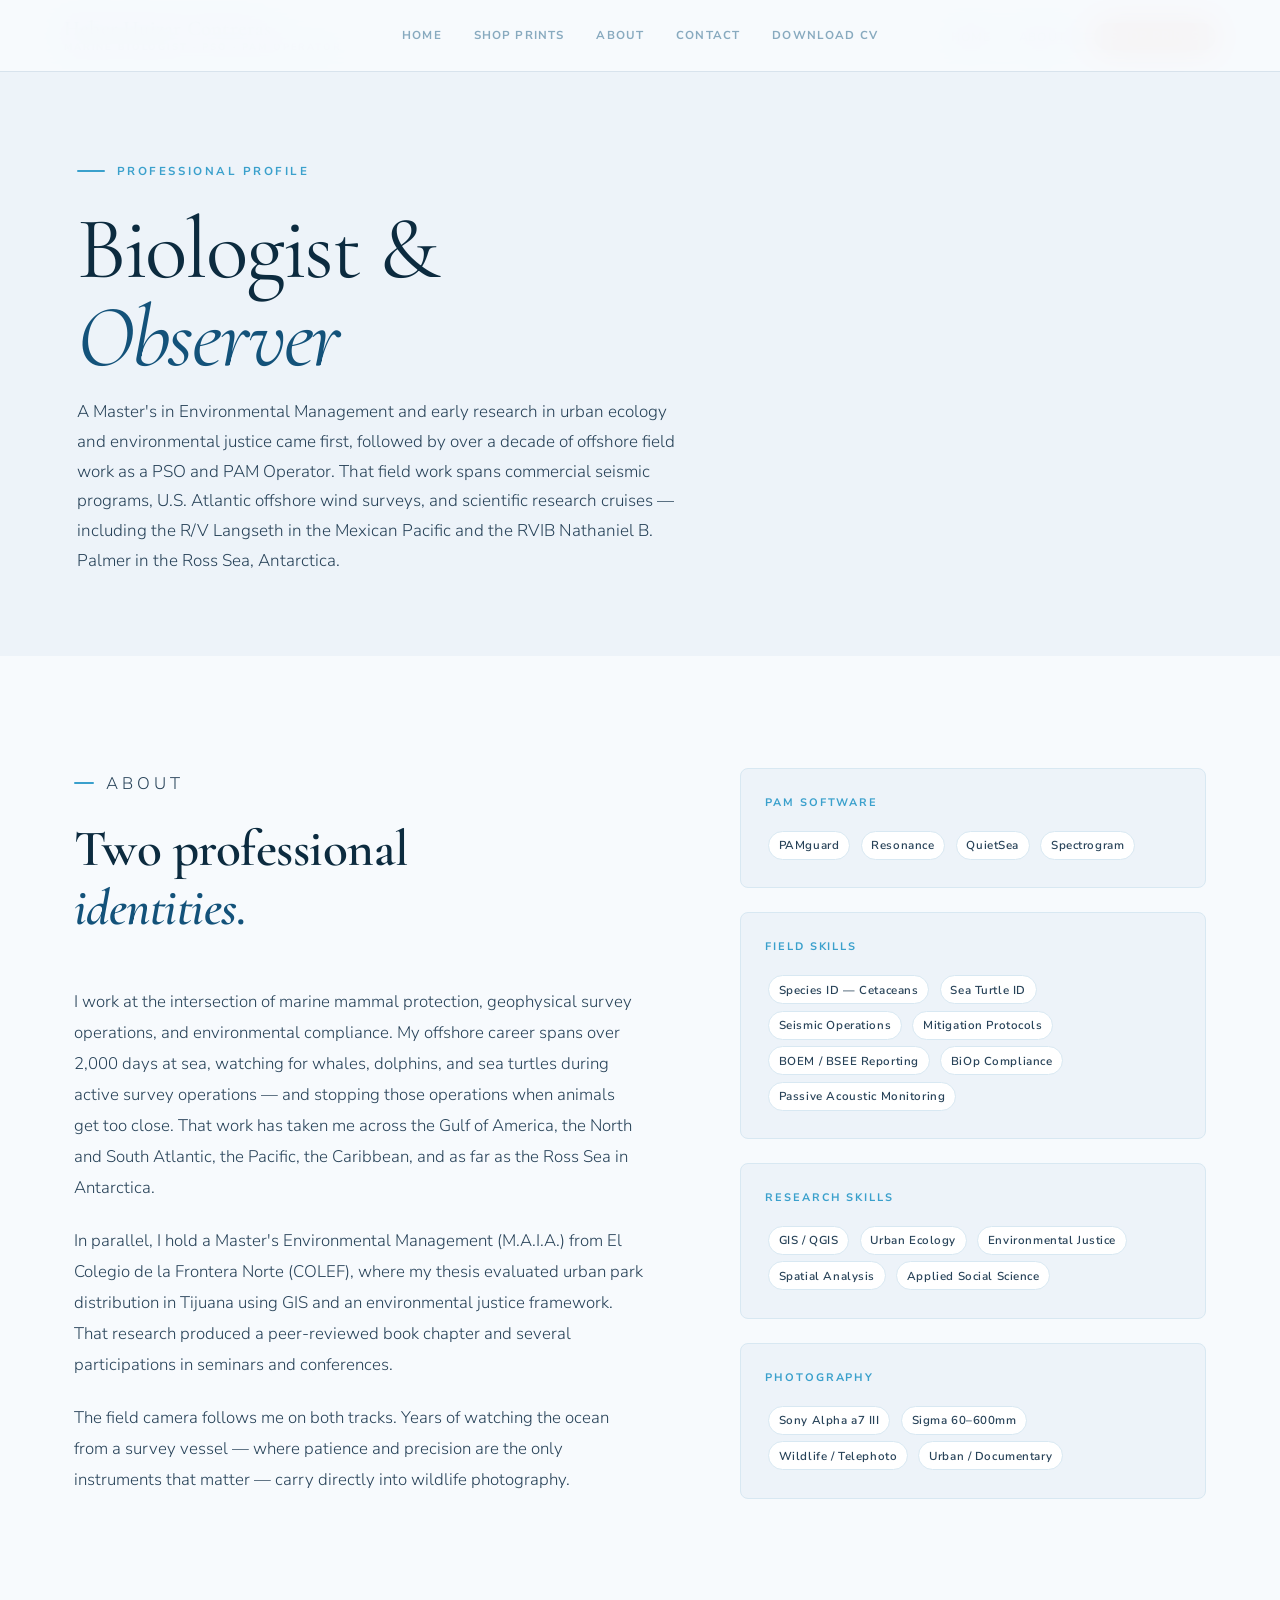
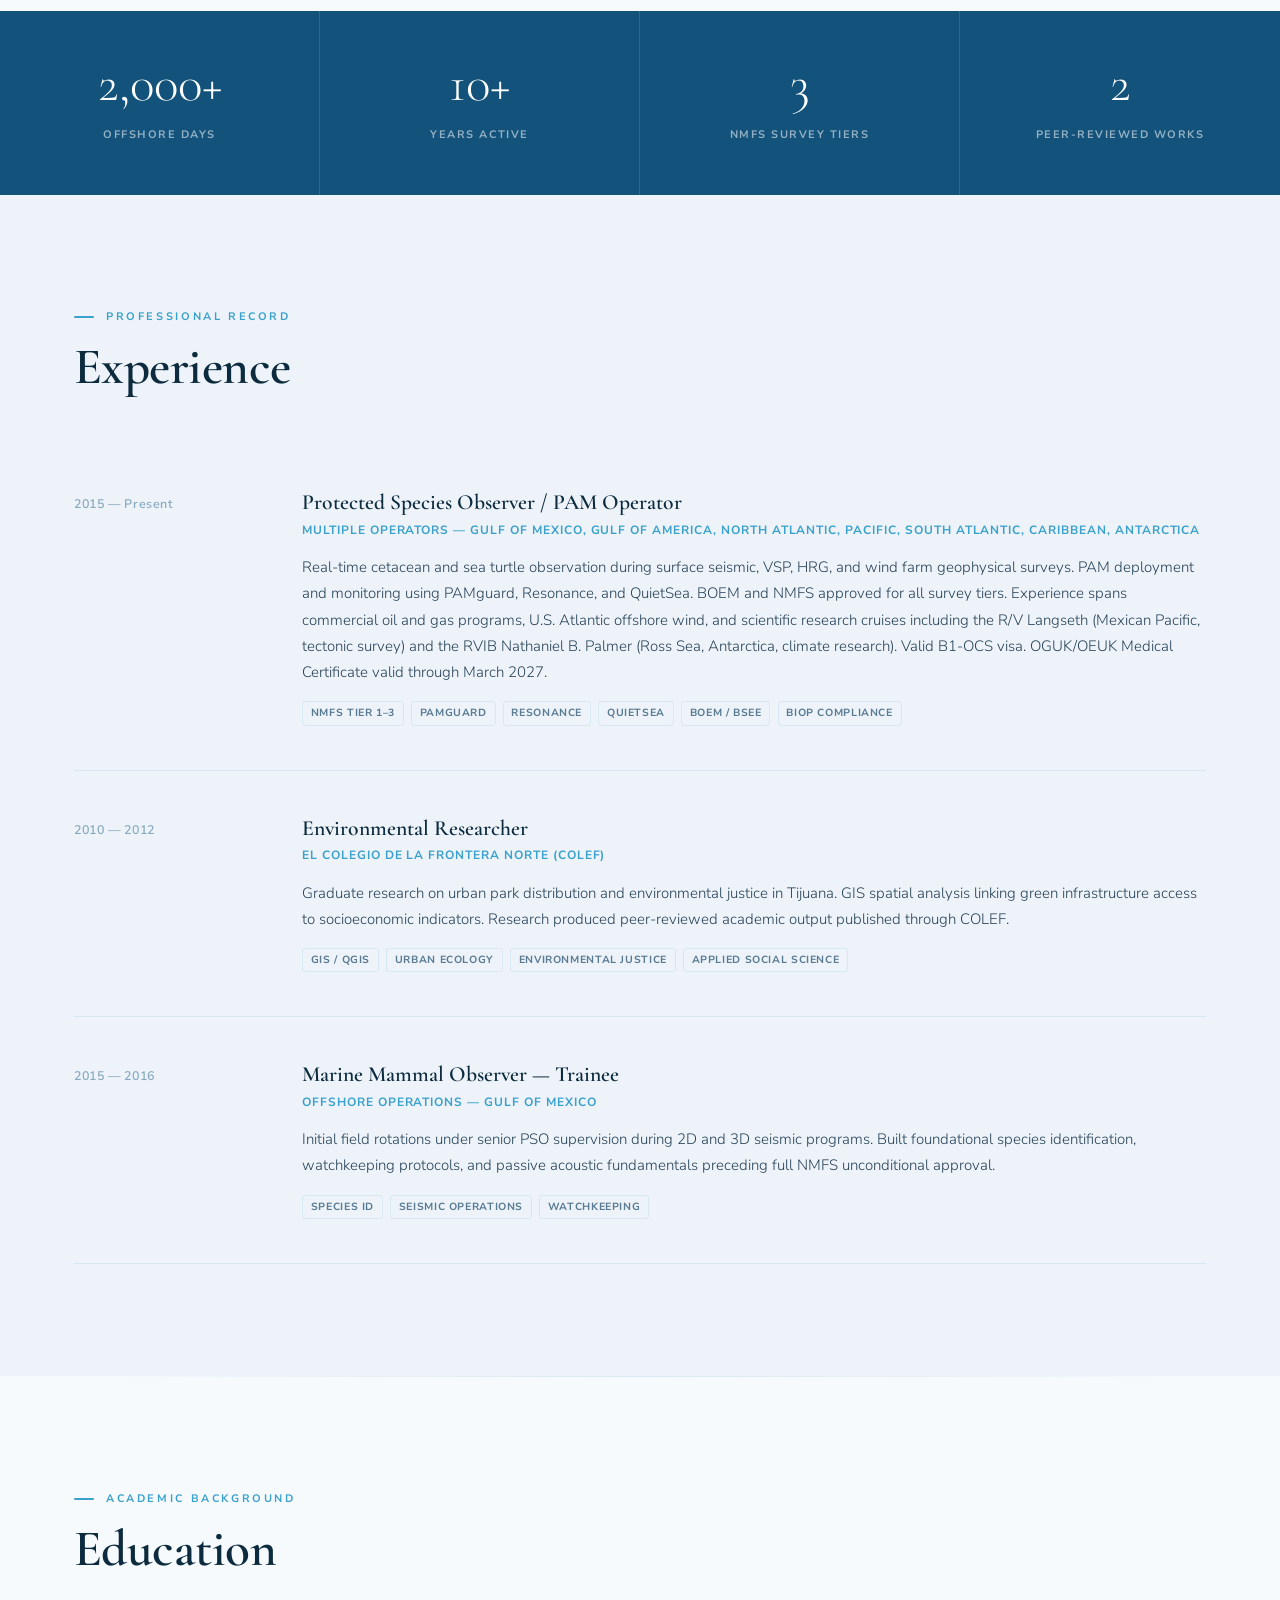
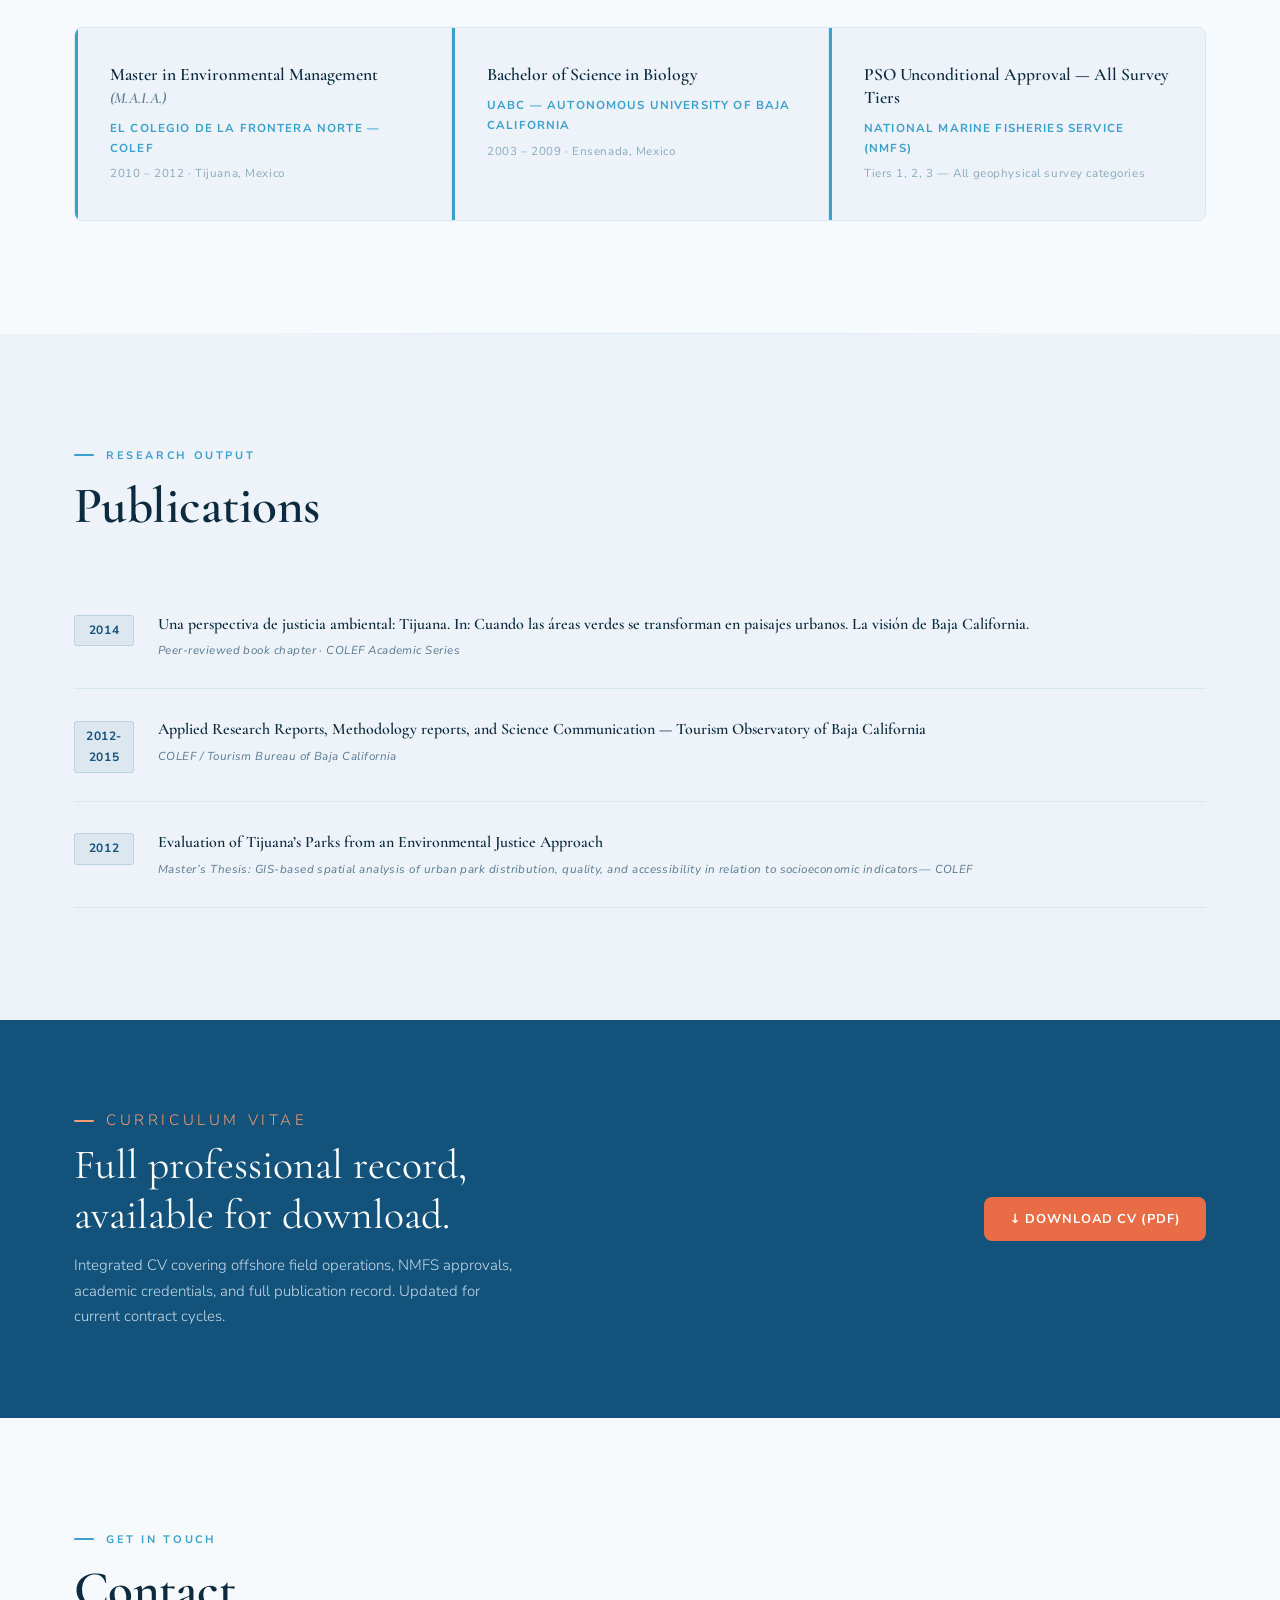
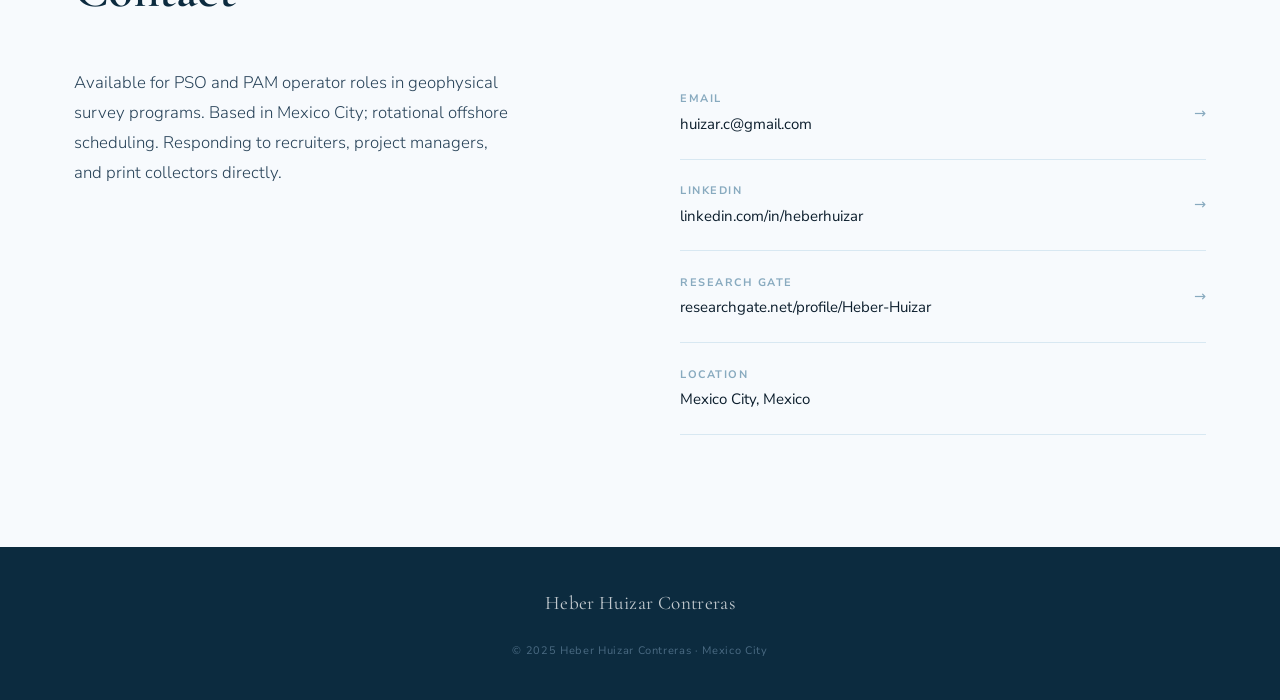
==== about.html @ f4c6c858 "Update about.html" ====
<!DOCTYPE html>
<html lang="en">
<head>
<meta charset="UTF-8">
<meta name="viewport" content="width=device-width, initial-scale=1.0">
<title>About — Heber Huizar Contreras</title>
<link rel="stylesheet" href="style.css">
<style>
/* ── ABOUT HERO ── */
#about-hero {
  min-height: 60vh;
  display: flex; flex-direction: column; justify-content: flex-end;
  padding: calc(var(--nav-h) + 5rem) clamp(1.5rem, 6vw, 5rem) 5rem;
  position: relative; overflow: hidden;
  background: var(--pearl);
}
.ahero-bg {
  position: absolute; inset: 0;
  background:
    linear-gradient(90deg,
      rgba(237,243,249,1) 0%,
      rgba(237,243,249,0.92) 35%,
      rgba(237,243,249,0.5) 58%,
      rgba(237,243,249,0.1) 100%),
    url('heber-portrait.jpg') center right/cover no-repeat;
}
.ahero-content { position: relative; z-index: 1; max-width: var(--max-w); margin: 0 auto; width: 100%; }
.ahero-eyebrow {
  display: inline-flex; align-items: center; gap: 0.75rem;
  font-size: 0.72rem; font-weight: 700; letter-spacing: 0.22em; text-transform: uppercase;
  color: var(--shallow); margin-bottom: 1.5rem;
}
.ahero-eyebrow::before { content: ''; width: 28px; height: 2px; background: var(--shallow); border-radius: 2px; }
.ahero-title {
  font-family: var(--serif);
  font-size: clamp(2.8rem, 7vw, 5.5rem);
  font-weight: 400; line-height: 1.0; color: var(--deep);
  letter-spacing: -0.025em; margin-bottom: 1rem;
}
.ahero-title em { font-style: italic; color: var(--ocean); }
.ahero-sub { font-size: 1.0625rem; font-weight: 300; color: var(--ink-mid); max-width: 60ch; line-height: 1.75; }

/* ── ABOUT BODY ── */
#about-body { background: var(--foam); }
.about-grid { display: grid; grid-template-columns: 1.1fr 0.9fr; gap: 6rem; align-items: start; }
.about-text p { color: var(--ink-mid); font-size: 1.05rem; font-weight: 300; line-height: 1.85; margin-bottom: 1.35rem; }
.about-text p:last-child { margin-bottom: 0; }

.about-sidebar { display: flex; flex-direction: column; gap: 1.5rem; }

.sidebar-card {
  background: var(--pearl); border: 1px solid var(--mist);
  border-radius: var(--r); padding: 1.5rem;
}
.sidebar-card-title {
  font-size: 0.68rem; font-weight: 700; letter-spacing: 0.18em; text-transform: uppercase;
  color: var(--shallow); margin-bottom: 1rem;
}
.skill-tag {
  display: inline-block;
  font-size: 0.72rem; font-weight: 600; letter-spacing: 0.05em;
  border: 1px solid var(--mist); color: var(--ink-mid);
  background: #fff; padding: 0.3em 0.85em; border-radius: 99px; margin: 0.2rem;
}

/* ── STATS BAR ── */
#stats-bar { background: var(--ocean); }
.stats-row { display: grid; grid-template-columns: repeat(4, 1fr); }
.stat-item { padding: 3rem 2rem; border-right: 1px solid rgba(255,255,255,0.12); text-align: center; }
.stat-item:last-child { border-right: none; }
.stat-n { font-family: var(--serif); font-size: 3.2rem; font-weight: 300; color: #fff; line-height: 1; display: block; margin-bottom: 0.5rem; }
.stat-l { font-size: 0.68rem; font-weight: 700; letter-spacing: 0.14em; text-transform: uppercase; color: rgba(255,255,255,0.55); }

/* ── EXPERIENCE ── */
#experience { background: var(--pearl); }
.exp-list { display: flex; flex-direction: column; }
.exp-item { display: grid; grid-template-columns: 180px 1fr; gap: 3rem; padding: 2.75rem 0; border-bottom: 1px solid var(--mist); }
.exp-period { font-size: 0.78rem; font-weight: 600; color: var(--ink-dim); letter-spacing: 0.05em; padding-top: 0.25rem; }
.exp-title { font-family: var(--serif); font-size: 1.35rem; font-weight: 600; color: var(--deep); margin-bottom: 0.2rem; line-height: 1.25; }
.exp-org { font-size: 0.75rem; font-weight: 700; letter-spacing: 0.08em; text-transform: uppercase; color: var(--shallow); margin-bottom: 0.85rem; }
.exp-body { font-size: 0.9375rem; color: var(--ink-mid); font-weight: 300; line-height: 1.75; }
.exp-tags { display: flex; flex-wrap: wrap; gap: 0.45rem; margin-top: 1rem; }
.exp-tag { font-size: 0.65rem; font-weight: 700; letter-spacing: 0.06em; text-transform: uppercase; color: var(--ink-lt); border: 1px solid var(--mist); padding: 0.2em 0.75em; border-radius: 3px; }

/* ── EDUCATION ── */
#education { background: var(--foam); }
.edu-grid { display: grid; grid-template-columns: repeat(3, 1fr); gap: 1px; background: var(--mist); border: 1px solid var(--mist); border-radius: var(--r); overflow: hidden; }
.edu-card { background: var(--pearl); padding: 2.25rem 2rem; border-left: 3px solid var(--shallow); }
.edu-degree { font-family: var(--serif); font-size: 1.1rem; font-weight: 600; color: var(--deep); margin-bottom: 0.5rem; line-height: 1.3; }
.edu-institution { font-size: 0.72rem; font-weight: 700; letter-spacing: 0.1em; text-transform: uppercase; color: var(--shallow); margin-bottom: 0.35rem; }
.edu-year { font-size: 0.72rem; color: var(--ink-dim); letter-spacing: 0.05em; }

/* ── PUBLICATIONS ── */
#publications { background: var(--pearl); }
.pub-list { display: flex; flex-direction: column; }
.pub-item { display: grid; grid-template-columns: 60px 1fr; gap: 1.5rem; padding: 1.75rem 0; border-bottom: 1px solid var(--mist); align-items: start; }
.pub-year {
  font-size: 0.75rem; font-weight: 700; letter-spacing: 0.05em;
  color: var(--ocean); background: rgba(19,82,122,0.07);
  border: 1px solid rgba(19,82,122,0.15);
  padding: 0.35em 0; text-align: center; border-radius: 3px; margin-top: 0.2rem;
}
.pub-title { font-family: var(--serif); font-size: 1.0rem; font-weight: 600; color: var(--deep); margin-bottom: 0.3rem; line-height: 1.5; }
.pub-source { font-size: 0.72rem; color: var(--ink-lt); letter-spacing: 0.04em; font-style: italic; }

/* ── CV SECTION ── */
#cv-section { background: var(--ocean); }
.cv-inner { max-width: var(--max-w); margin: 0 auto; padding: 5.5rem clamp(1.5rem, 5vw, 4rem); display: flex; align-items: center; justify-content: space-between; gap: 3rem; flex-wrap: wrap; }
.cv-text h2 { font-family: var(--serif); font-size: clamp(1.8rem, 3.5vw, 2.6rem); font-weight: 400; color: #fff; margin-bottom: 0.75rem; line-height: 1.2; }
.cv-text p { font-size: 0.9375rem; color: var(--cloud); font-weight: 300; max-width: 50ch; line-height: 1.7; }
.cv-buttons { display: flex; gap: 1rem; flex-wrap: wrap; align-items: center; }

/* ── CONTACT ── */
#contact { background: var(--foam); }
.contact-grid { display: grid; grid-template-columns: 1fr 1fr; gap: 5rem; align-items: start; }
.contact-intro { font-size: 1.05rem; color: var(--ink-mid); font-weight: 300; line-height: 1.8; max-width: 44ch; }
.contact-links { display: flex; flex-direction: column; }
.contact-link {
  display: flex; align-items: center; justify-content: space-between;
  padding: 1.35rem 0; border-bottom: 1px solid var(--mist);
  text-decoration: none; transition: padding-left 0.2s;
}
.contact-link:hover { padding-left: 0.5rem; }
.contact-link-label { font-size: 0.68rem; font-weight: 700; letter-spacing: 0.14em; text-transform: uppercase; color: var(--ink-dim); margin-bottom: 0.15rem; }
.contact-link-val { font-size: 0.9375rem; color: var(--ink); font-weight: 400; }
.contact-link:hover .contact-link-val { color: var(--ocean); }
.c-arrow { color: var(--ink-dim); font-size: 0.9rem; }

@media (max-width: 900px) {
  .about-grid { grid-template-columns: 1fr; gap: 3rem; }
  .stats-row { grid-template-columns: 1fr 1fr; }
  .stat-item:nth-child(2) { border-right: none; }
  .exp-item { grid-template-columns: 1fr; gap: 0.4rem; }
  .edu-grid { grid-template-columns: 1fr; }
  .contact-grid { grid-template-columns: 1fr; gap: 3rem; }
  .cv-inner { flex-direction: column; }
}
</style>
</head>
<body>

<nav>
  <a href="index.html" class="nav-logo">
    Heber Huizar Contreras
    <span>Marine Biologist · PSO · PAM Operator</span>
  </a>
  <ul class="nav-links">
    <li><a href="index.html">Home</a></li>
    <li><a href="about.html" class="active">About</a></li>
    <li><a href="gallery.html" class="nav-shop-btn">Shop Prints</a></li>
  </ul>
</nav>

<!-- HERO -->
<header id="about-hero">
  <div class="ahero-bg"></div>
  <div class="ahero-content">
    <p class="ahero-eyebrow">Professional Profile</p>
    <h1 class="ahero-title">Biologist &amp;<br><em>Observer</em></h1>
    <p class="ahero-sub">A Master's in Environmental Management and early research in urban ecology and environmental justice came first, followed by over a decade of offshore field work as a PSO and PAM Operator. That field work spans commercial seismic programs, U.S. Atlantic offshore wind surveys, and scientific research cruises — including the R/V Langseth in the Mexican Pacific and the RVIB Nathaniel B. Palmer in the Ross Sea, Antarctica.</p>
  </div>
</header>

<!-- ABOUT -->
<section id="about-body">
  <div class="section-wrap">
    <div class="about-grid">
      <div class="about-text reveal">
        <p class="section-eyebrow">About</p>
        <h2 class="section-title">Two professional<br><em>identities.</em></h2>
        <p>I work at the intersection of marine mammal protection, geophysical survey operations, and environmental compliance. My offshore career spans over 2,000 days at sea, watching for whales, dolphins, and sea turtles during active survey operations — and stopping those operations when animals get too close. That work has taken me across the Gulf of America, the North and South Atlantic, the Pacific, the Caribbean, and as far as the Ross Sea in Antarctica.</p>
        <p>In parallel, I hold a Master's Environmental Management (M.A.I.A.) from El Colegio de la Frontera Norte (COLEF), where my thesis evaluated urban park distribution in Tijuana using GIS and an environmental justice framework. That research produced a peer-reviewed book chapter and several participations in seminars and conferences.</p>
        <p>The field camera follows me on both tracks. Years of watching the ocean from a survey vessel — where patience and precision are the only instruments that matter — carry directly into wildlife photography.</p>
      </div>
      <div class="about-sidebar reveal reveal-delay-1">
        <div class="sidebar-card">
          <p class="sidebar-card-title">PAM Software</p>
          <span class="skill-tag">PAMguard</span>
          <span class="skill-tag">Resonance</span>
          <span class="skill-tag">QuietSea</span>
          <span class="skill-tag">Spectrogram</span>
        </div>
        <div class="sidebar-card">
          <p class="sidebar-card-title">Field Skills</p>
          <span class="skill-tag">Species ID — Cetaceans</span>
          <span class="skill-tag">Sea Turtle ID</span>
          <span class="skill-tag">Seismic Operations</span>
          <span class="skill-tag">Mitigation Protocols</span>
          <span class="skill-tag">BOEM / BSEE Reporting</span>
          <span class="skill-tag">BiOp Compliance</span>
          <span class="skill-tag">Passive Acoustic Monitoring</span>
        </div>
        <div class="sidebar-card">
          <p class="sidebar-card-title">Research Skills</p>
          <span class="skill-tag">GIS / QGIS</span>
          <span class="skill-tag">Urban Ecology</span>
          <span class="skill-tag">Environmental Justice</span>
          <span class="skill-tag">Spatial Analysis</span>
          <span class="skill-tag">Applied Social Science</span>
        </div>
        <div class="sidebar-card">
          <p class="sidebar-card-title">Photography</p>
          <span class="skill-tag">Sony Alpha a7 III</span>
          <span class="skill-tag">Sigma 60–600mm</span>
          <span class="skill-tag">Wildlife / Telephoto</span>
          <span class="skill-tag">Urban / Documentary</span>
        </div>
      </div>
    </div>
  </div>
</section>

<!-- STATS -->
<div id="stats-bar">
  <div class="stats-row">
    <div class="stat-item reveal">
      <span class="stat-n">2,000+</span>
      <span class="stat-l">Offshore Days</span>
    </div>
    <div class="stat-item reveal reveal-delay-1">
      <span class="stat-n">10+</span>
      <span class="stat-l">Years Active</span>
    </div>
    <div class="stat-item reveal reveal-delay-2">
      <span class="stat-n">3</span>
      <span class="stat-l">NMFS Survey Tiers</span>
    </div>
    <div class="stat-item reveal reveal-delay-3">
      <span class="stat-n">2</span>
      <span class="stat-l">Peer-reviewed Works</span>
    </div>
  </div>
</div>

<!-- EXPERIENCE -->
<section id="experience">
  <div class="section-wrap">
    <p class="section-eyebrow">Professional Record</p>
    <h2 class="section-title">Experience</h2>
    <div class="exp-list">

      <div class="exp-item reveal">
        <div class="exp-period">2015 — Present</div>
        <div>
          <div class="exp-title">Protected Species Observer / PAM Operator</div>
          <div class="exp-org">Multiple Operators — Gulf of Mexico, Gulf of America, North Atlantic, Pacific, South Atlantic, Caribbean, Antarctica</div>
          <p class="exp-body">Real-time cetacean and sea turtle observation during surface seismic, VSP, HRG, and wind farm geophysical surveys. PAM deployment and monitoring using PAMguard, Resonance, and QuietSea. BOEM and NMFS approved for all survey tiers. Experience spans commercial oil and gas programs, U.S. Atlantic offshore wind, and scientific research cruises including the R/V Langseth (Mexican Pacific, tectonic survey) and the RVIB Nathaniel B. Palmer (Ross Sea, Antarctica, climate research). Valid B1-OCS visa. OGUK/OEUK Medical Certificate valid through March 2027.</p>
          <div class="exp-tags">
            <span class="exp-tag">NMFS Tier 1–3</span>
            <span class="exp-tag">PAMguard</span>
            <span class="exp-tag">Resonance</span>
            <span class="exp-tag">QuietSea</span>
            <span class="exp-tag">BOEM / BSEE</span>
            <span class="exp-tag">BiOp Compliance</span>
          </div>
        </div>
      </div>

      <div class="exp-item reveal reveal-delay-1">
        <div class="exp-period">2010 — 2012</div>
        <div>
          <div class="exp-title">Environmental Researcher</div>
          <div class="exp-org">El Colegio de la Frontera Norte (COLEF)</div>
          <p class="exp-body">Graduate research on urban park distribution and environmental justice in Tijuana. GIS spatial analysis linking green infrastructure access to socioeconomic indicators. Research produced peer-reviewed academic output published through COLEF.</p>
          <div class="exp-tags">
            <span class="exp-tag">GIS / QGIS</span>
            <span class="exp-tag">Urban Ecology</span>
            <span class="exp-tag">Environmental Justice</span>
            <span class="exp-tag">Applied Social Science</span>
          </div>
        </div>
      </div>

      <div class="exp-item reveal reveal-delay-2">
        <div class="exp-period">2015 — 2016</div>
        <div>
          <div class="exp-title">Marine Mammal Observer — Trainee</div>
          <div class="exp-org">Offshore Operations — Gulf of Mexico</div>
          <p class="exp-body">Initial field rotations under senior PSO supervision during 2D and 3D seismic programs. Built foundational species identification, watchkeeping protocols, and passive acoustic fundamentals preceding full NMFS unconditional approval.</p>
          <div class="exp-tags">
            <span class="exp-tag">Species ID</span>
            <span class="exp-tag">Seismic Operations</span>
            <span class="exp-tag">Watchkeeping</span>
          </div>
        </div>
      </div>

    </div>
  </div>
</section>

<div class="rule"></div>

<!-- EDUCATION -->
<section id="education">
  <div class="section-wrap">
    <p class="section-eyebrow">Academic Background</p>
    <h2 class="section-title">Education</h2>
    <div class="edu-grid">
      <div class="edu-card reveal">
        <div class="edu-degree">Master in Environmental Management <em style="font-style:italic;color:var(--ink-lt);font-size:0.88em;">(M.A.I.A.)</em></div>
        <div class="edu-institution">El Colegio de la Frontera Norte — COLEF</div>
        <div class="edu-year">2010 – 2012 · Tijuana, Mexico</div>
      </div>
      <div class="edu-card reveal reveal-delay-1">
        <div class="edu-degree">Bachelor of Science in Biology</div>
        <!-- UPDATE: replace institution name below -->
        <div class="edu-institution">UABC — Autonomous University of Baja California</div>
        <div class="edu-year">2003 – 2009 · Ensenada, Mexico</div>
      </div>
      <div class="edu-card reveal reveal-delay-2">
        <div class="edu-degree">PSO Unconditional Approval — All Survey Tiers</div>
        <div class="edu-institution">National Marine Fisheries Service (NMFS)</div>
        <div class="edu-year">Tiers 1, 2, 3 — All geophysical survey categories</div>
      </div>
    </div>
  </div>
</section>

<div class="rule"></div>

<!-- PUBLICATIONS -->
<section id="publications">
  <div class="section-wrap">
    <p class="section-eyebrow">Research Output</p>
    <h2 class="section-title">Publications</h2>
    <div class="pub-list">
      <div class="pub-item reveal">
        <div class="pub-year">2014</div>
        <div>
          <!-- UPDATE: replace with exact title -->
          <p class="pub-title">Una perspectiva de justicia ambiental: Tijuana. In: Cuando las áreas verdes se transforman en paisajes urbanos. La visión de Baja California.</p>
          <p class="pub-source">Peer-reviewed book chapter · COLEF Academic Series</p>
        </div>
      </div>
      <div class="pub-item reveal reveal-delay-1">
        <div class="pub-year">2012-2015</div>
        <div>
          <!-- UPDATE: replace with exact title -->
          <p class="pub-title">Applied Research Reports, Methodology reports, and Science Communication — Tourism Observatory of Baja California </p>
          <p class="pub-source">COLEF / Tourism Bureau of Baja California</p>
        </div>
      </div>
      <div class="pub-item reveal reveal-delay-2">
        <div class="pub-year">2012</div>
        <div>
          <p class="pub-title">Evaluation of Tijuana’s Parks from an Environmental Justice Approach</p>
          <p class="pub-source">Master’s Thesis: GIS-based spatial analysis of urban park distribution, quality, and accessibility in relation to socioeconomic indicators— COLEF</p>
        </div>
      </div>
    </div>
  </div>
</section>

<!-- CV DOWNLOAD -->
<div id="cv-section">
  <div class="cv-inner">
    <div class="cv-text">
      <p class="section-eyebrow light" style="margin-bottom:0.5rem;">Curriculum Vitae</p>
      <h2>Full professional record,<br>available for download.</h2>
      <p>Integrated CV covering offshore field operations, NMFS approvals, academic credentials, and full publication record. Updated for current contract cycles.</p>
    </div>
    <div class="cv-buttons">
      <!-- UPDATE: set href to actual PDF path -->
      <a href="CV_HEBER_HUIZAR_PSO_PAM_2026.pdf" class="btn btn-sunset" download>↓ Download CV (PDF)</a>
    </div>
  </div>
</div>

<!-- CONTACT -->
<section id="contact">
  <div class="section-wrap">
    <p class="section-eyebrow">Get in Touch</p>
    <h2 class="section-title">Contact</h2>
    <div class="contact-grid">
      <div class="reveal">
        <p class="contact-intro">Available for PSO and PAM operator roles in geophysical survey programs. Based in Mexico City; rotational offshore scheduling. Responding to recruiters, project managers, and print collectors directly.</p>
      </div>
      <div class="contact-links reveal reveal-delay-1">
        <!-- UPDATE: replace all placeholder values -->
        <a href="mailto:huizar.c@gmail.com" class="contact-link">
          <div>
            <div class="contact-link-label">Email</div>
            <div class="contact-link-val">huizar.c@gmail.com</div>
          </div>
          <span class="c-arrow">→</span>
        </a>
        <a href="https://www.linkedin.com/in/heberhuizar" class="contact-link" target="_blank" rel="noopener">
          <div>
            <div class="contact-link-label">LinkedIn</div>
            <div class="contact-link-val">linkedin.com/in/heberhuizar</div>
          </div>
          <span class="c-arrow">→</span>
        </a>
        <a href="https://www.researchgate.net/profile/Heber-Huizar" class="contact-link" target="_blank" rel="noopener">
          <div>
            <div class="contact-link-label">RESEARCH GATE</div>
            <div class="contact-link-val">researchgate.net/profile/Heber-Huizar</div>
          </div>
          <span class="c-arrow">→</span>
        </a>
        <div class="contact-link" style="cursor:default;">
          <div>
            <div class="contact-link-label">Location</div>
            <div class="contact-link-val">Mexico City, Mexico</div>
          </div>
        </div>
      </div>
    </div>
  </div>
</section>

<footer>
  <div class="footer-logo">Heber Huizar Contreras</div>
  <nav class="footer-nav">
    <a href="index.html">Home</a>
    <a href="gallery.html">Shop Prints</a>
    <a href="about.html">About</a>
    <a href="#contact">Contact</a>
    <a href="CV_HEBER_HUIZAR_PSO_PAM_2026.pdf" download>Download CV</a>
  </nav>
  <span class="footer-copy">© 2025 Heber Huizar Contreras · Mexico City</span>
</footer>

<script>
const revealEls = document.querySelectorAll('.reveal');
const obs = new IntersectionObserver(entries => {
  entries.forEach(e => { if (e.isIntersecting) { e.target.classList.add('visible'); obs.unobserve(e.target); }});
}, { threshold: 0.08 });
revealEls.forEach(el => obs.observe(el));
</script>
</body>
</html>
---- style.css ----
/* ═══════════════════════════════════════════════════════
   HEBER HUIZAR CONTRERAS — Ocean Portfolio
   Palette: deep sea → shallows → horizon → sunset → clouds
═══════════════════════════════════════════════════════ */
@import url('https://fonts.googleapis.com/css2?family=Cormorant+Garamond:ital,wght@0,300;0,400;0,600;1,300;1,400;1,600&family=Nunito+Sans:wght@300;400;600;700&display=swap');

:root {
  --foam:      #f7fafd;
  --pearl:     #edf3f9;
  --mist:      #d8e8f2;
  --deep:      #0c2b3f;
  --ocean:     #13527a;
  --mid:       #1b78a5;
  --shallow:   #3aa0cc;
  --horizon:   #78c3de;
  --coral:     #e86d46;
  --peach:     #f29d74;
  --golden:    #f0bc50;
  --blush:     #f5d9c0;
  --cloud:     #c5dae8;
  --silver:    #8dafc4;
  --slate:     #4a6a82;
  --ink:       #0c1e2d;
  --ink-mid:   #274258;
  --ink-lt:    #587a92;
  --ink-dim:   #88aabf;
  --border:    rgba(19, 82, 122, 0.13);
  --border-lt: rgba(19, 82, 122, 0.07);
  --serif: 'Cormorant Garamond', Georgia, serif;
  --sans:  'Nunito Sans', system-ui, sans-serif;
  --nav-h: 72px;
  --max-w: 1260px;
  --r: 8px;
}

*, *::before, *::after { box-sizing: border-box; margin: 0; padding: 0; }
html { scroll-behavior: smooth; font-size: 16px; }
body {
  background: var(--foam);
  color: var(--ink);
  font-family: var(--sans);
  font-size: 1.0625rem;
  line-height: 1.75;
  overflow-x: hidden;
}
::selection { background: var(--shallow); color: #fff; }

/* ── NAV ── */
nav {
  position: fixed; top: 0; left: 0; right: 0;
  height: var(--nav-h);
  display: flex; align-items: center; justify-content: space-between;
  padding: 0 clamp(1.5rem, 5vw, 4rem);
  background: rgba(247, 250, 253, 0.93);
  backdrop-filter: blur(18px);
  border-bottom: 1px solid var(--border);
  z-index: 200;
}

.nav-logo {
  font-family: var(--serif);
  font-size: 1.3rem;
  font-weight: 600;
  color: var(--ocean);
  text-decoration: none;
  letter-spacing: 0.01em;
  line-height: 1;
}
.nav-logo span {
  display: block;
  font-family: var(--sans);
  font-size: 0.58rem;
  font-weight: 700;
  letter-spacing: 0.2em;
  text-transform: uppercase;
  color: var(--ink-lt);
  margin-top: 3px;
}

.nav-links { display: flex; gap: 1.75rem; list-style: none; align-items: center; }
.nav-links a {
  font-size: 0.76rem;
  font-weight: 700;
  letter-spacing: 0.06em;
  text-transform: uppercase;
  color: var(--ink-mid);
  text-decoration: none;
  transition: color 0.2s;
}
.nav-links a:hover,
.nav-links a.active { color: var(--ocean); }

.nav-shop-btn {
  background: var(--coral) !important;
  color: #fff !important;
  padding: 0.45em 1.3em;
  border-radius: 99px;
  transition: background 0.2s, transform 0.15s !important;
}
.nav-shop-btn:hover { background: #c8562f !important; transform: translateY(-1px); }

/* ── SECTION BASE ── */
.section-wrap {
  max-width: var(--max-w);
  margin: 0 auto;
  padding: 7rem clamp(1.5rem, 5vw, 4rem);
}

.section-eyebrow {
  font-size: 0.68rem;
  font-weight: 700;
  letter-spacing: 0.24em;
  text-transform: uppercase;
  color: var(--shallow);
  margin-bottom: 0.75rem;
  display: flex; align-items: center; gap: 0.75rem;
}
.section-eyebrow::before {
  content: '';
  width: 20px; height: 2px;
  background: var(--shallow);
  border-radius: 2px;
}

.section-title {
  font-family: var(--serif);
  font-size: clamp(2rem, 4.5vw, 3.2rem);
  font-weight: 600;
  color: var(--deep);
  line-height: 1.15;
  margin-bottom: 3rem;
  letter-spacing: -0.01em;
}
.section-title em { font-style: italic; color: var(--ocean); }

/* on dark backgrounds */
.section-title.light { color: #fff; }
.section-title.light em { color: var(--peach); }
.section-eyebrow.light { color: var(--peach); }
.section-eyebrow.light::before { background: var(--peach); }

.rule {
  height: 1px;
  background: linear-gradient(90deg, transparent, var(--mist), transparent);
  margin: 0 clamp(1.5rem, 5vw, 4rem);
}

/* ── BUTTONS ── */
.btn {
  display: inline-flex; align-items: center; gap: 0.55rem;
  font-family: var(--sans);
  font-size: 0.8rem;
  font-weight: 700;
  letter-spacing: 0.07em;
  text-transform: uppercase;
  padding: 0.85em 2em;
  border-radius: var(--r);
  text-decoration: none;
  transition: all 0.2s;
  cursor: pointer; border: none;
}
.btn-primary { background: var(--ocean); color: #fff; }
.btn-primary:hover { background: var(--deep); transform: translateY(-2px); box-shadow: 0 8px 24px rgba(19,82,122,0.25); }
.btn-sunset { background: var(--coral); color: #fff; }
.btn-sunset:hover { background: #c8562f; transform: translateY(-2px); box-shadow: 0 8px 24px rgba(232,109,70,0.3); }
.btn-ghost {
  background: transparent;
  color: var(--ocean);
  border: 1.5px solid var(--border);
}
.btn-ghost:hover { border-color: var(--ocean); background: rgba(19,82,122,0.05); }

/* ── FOOTER ── */
footer {
  background: var(--deep);
  color: var(--cloud);
  padding: 2.5rem clamp(1.5rem, 5vw, 4rem);
  display: flex;
  flex-direction: column;
  align-items: center;
  gap: 1.25rem;
}
.footer-logo {
  font-family: var(--serif);
  font-size: 1.2rem;
  color: rgba(255,255,255,0.75);
  letter-spacing: 0.02em;
}
.footer-nav { display: flex; gap: 2rem; flex-wrap: wrap; justify-content: center; }
.footer-nav a {
  font-size: 0.72rem;
  font-weight: 700;
  letter-spacing: 0.1em;
  text-transform: uppercase;
  color: var(--ink-dim);
  text-decoration: none;
  transition: color 0.2s;
}
.footer-nav a:hover { color: var(--peach); }
.footer-copy {
  font-size: 0.68rem;
  color: var(--slate);
  letter-spacing: 0.06em;
}

/* ── REVEAL ANIMATION ── */
.reveal {
  opacity: 0;
  transform: translateY(28px);
  transition: opacity 0.75s ease, transform 0.75s ease;
}
.reveal.visible { opacity: 1; transform: none; }
.reveal-delay-1 { transition-delay: 0.1s; }
.reveal-delay-2 { transition-delay: 0.2s; }
.reveal-delay-3 { transition-delay: 0.3s; }

/* ── LIGHTBOX ── */
.lightbox {
  position: fixed; inset: 0;
  background: rgba(10, 22, 35, 0.97);
  z-index: 1000;
  display: none;
  align-items: center;
  justify-content: center;
  padding: 2rem;
}
.lightbox.active { display: flex; }
.lightbox img { max-width: 90vw; max-height: 85vh; object-fit: contain; border-radius: 4px; }
.lightbox-caption {
  position: absolute; bottom: 2rem; left: 50%; transform: translateX(-50%);
  font-size: 0.72rem; letter-spacing: 0.12em; text-transform: uppercase;
  color: var(--ink-dim); white-space: nowrap;
}
.lb-close {
  position: absolute; top: 1.5rem; right: 1.5rem;
  width: 42px; height: 42px;
  border: 1px solid rgba(255,255,255,0.15);
  background: none; color: var(--ink-dim);
  font-size: 1rem; cursor: pointer;
  display: flex; align-items: center; justify-content: center;
  border-radius: var(--r);
  transition: color 0.2s, border-color 0.2s;
}
.lb-close:hover { color: var(--peach); border-color: var(--peach); }
.lb-nav {
  position: absolute; top: 50%; transform: translateY(-50%);
  width: 46px; height: 46px;
  border: 1px solid rgba(255,255,255,0.15);
  background: none; color: var(--ink-dim);
  font-size: 1.2rem; cursor: pointer;
  display: flex; align-items: center; justify-content: center;
  border-radius: var(--r);
  transition: color 0.2s, border-color 0.2s;
}
.lb-nav:hover { color: var(--peach); border-color: var(--peach); }
.lb-prev { left: 1.5rem; }
.lb-next { right: 1.5rem; }

@media (max-width: 768px) {
  .nav-links { display: none; }
}
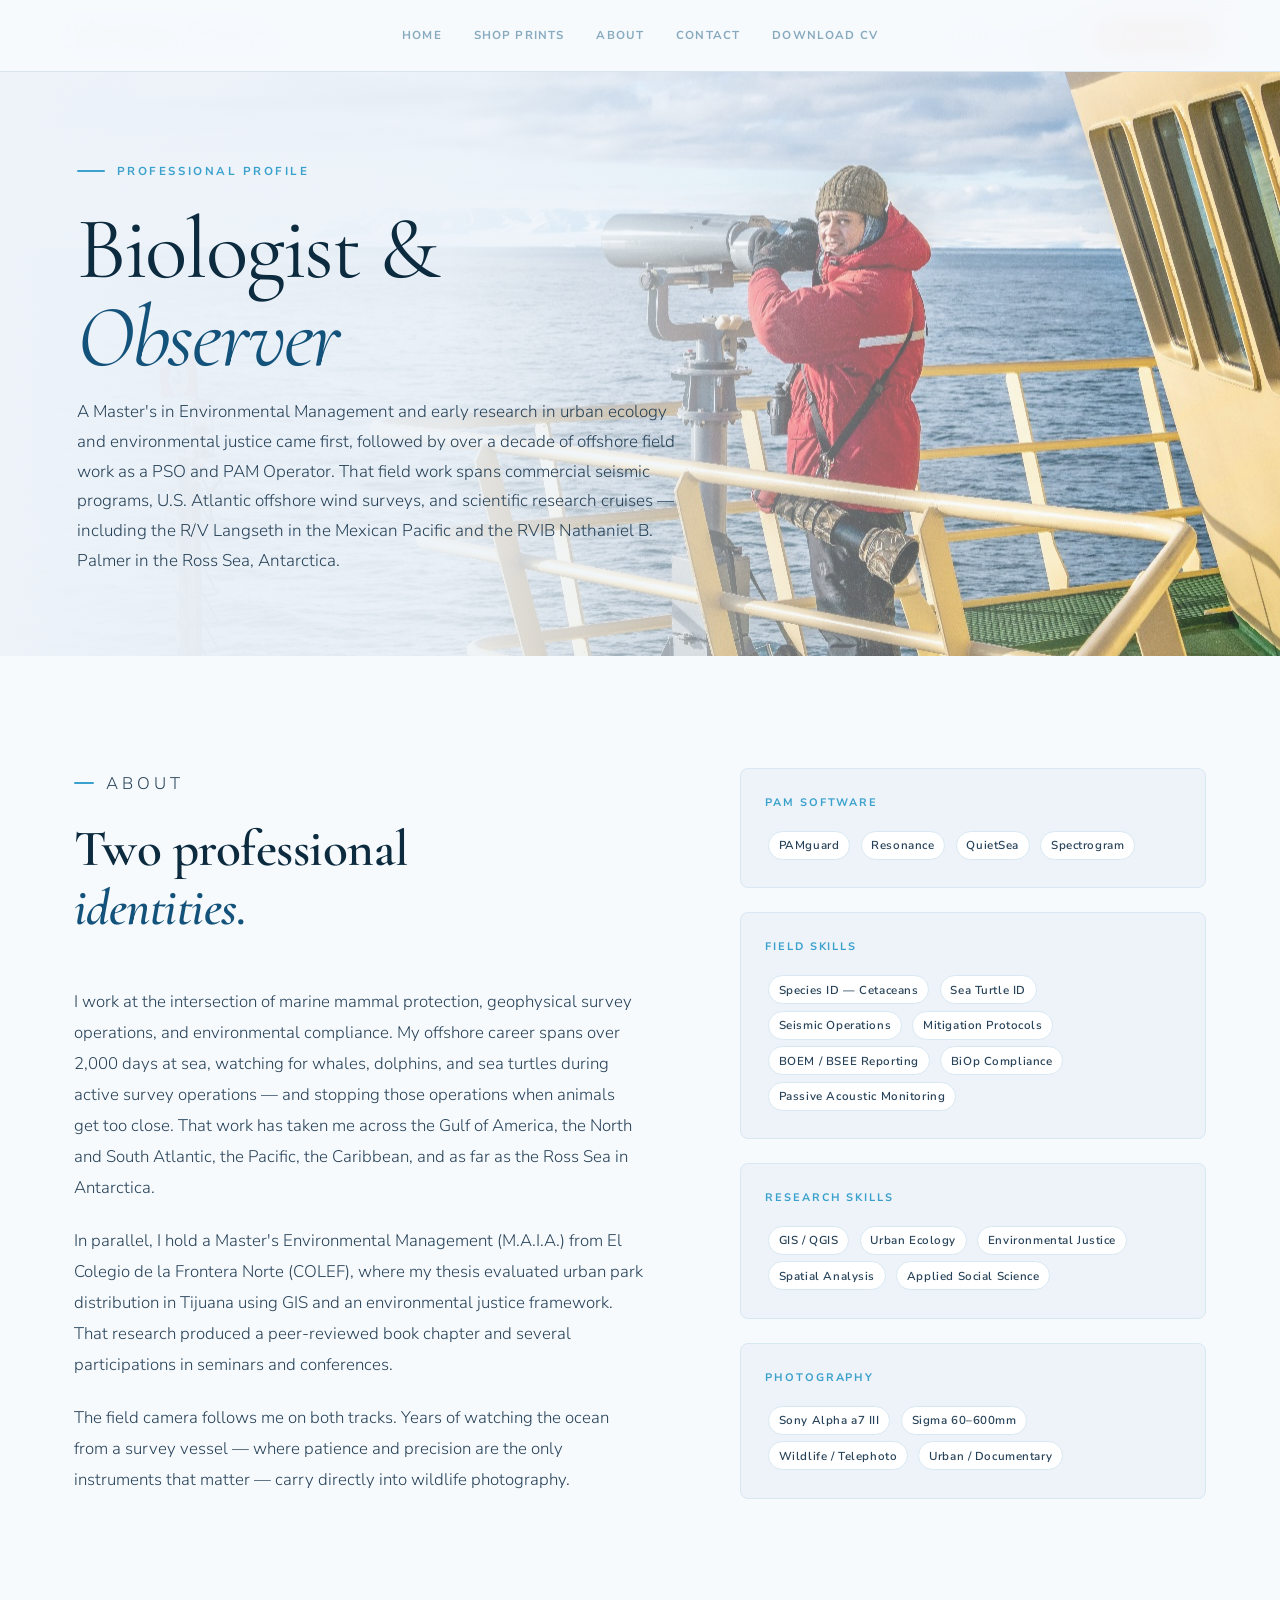
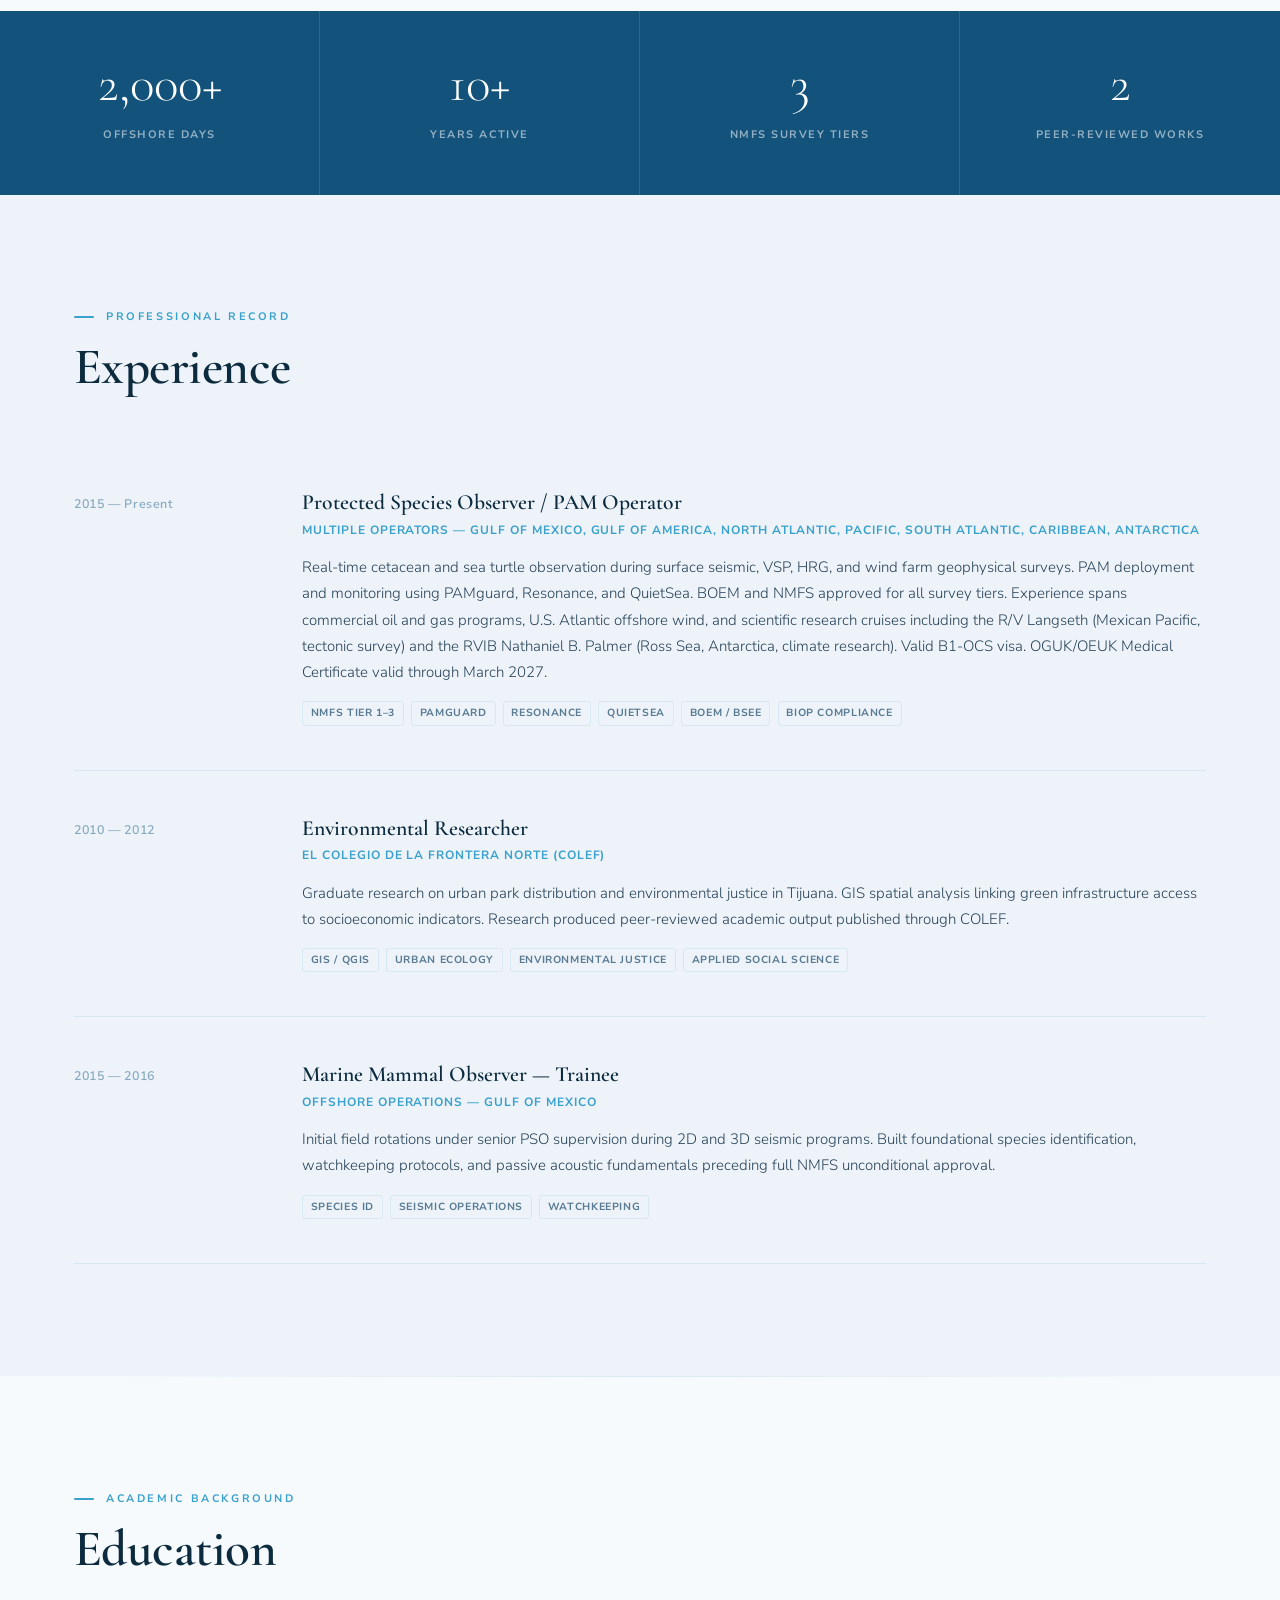
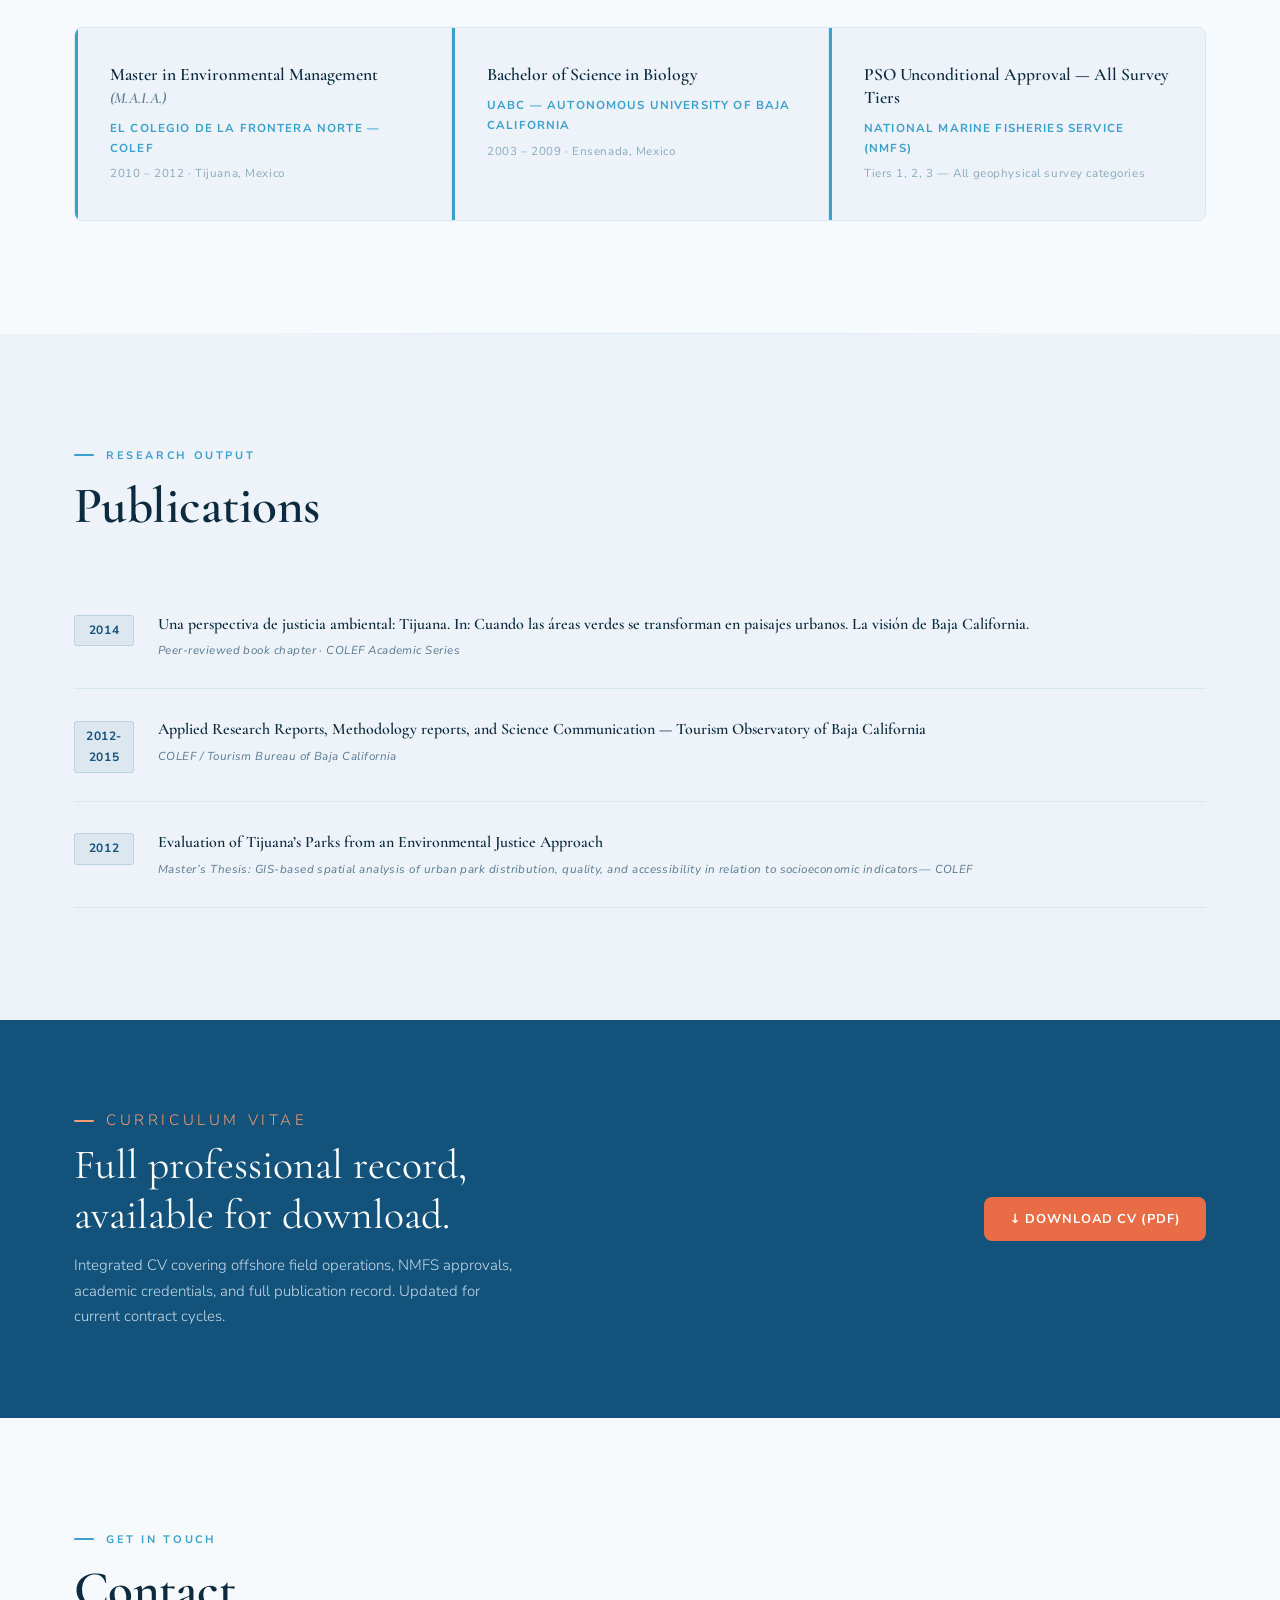
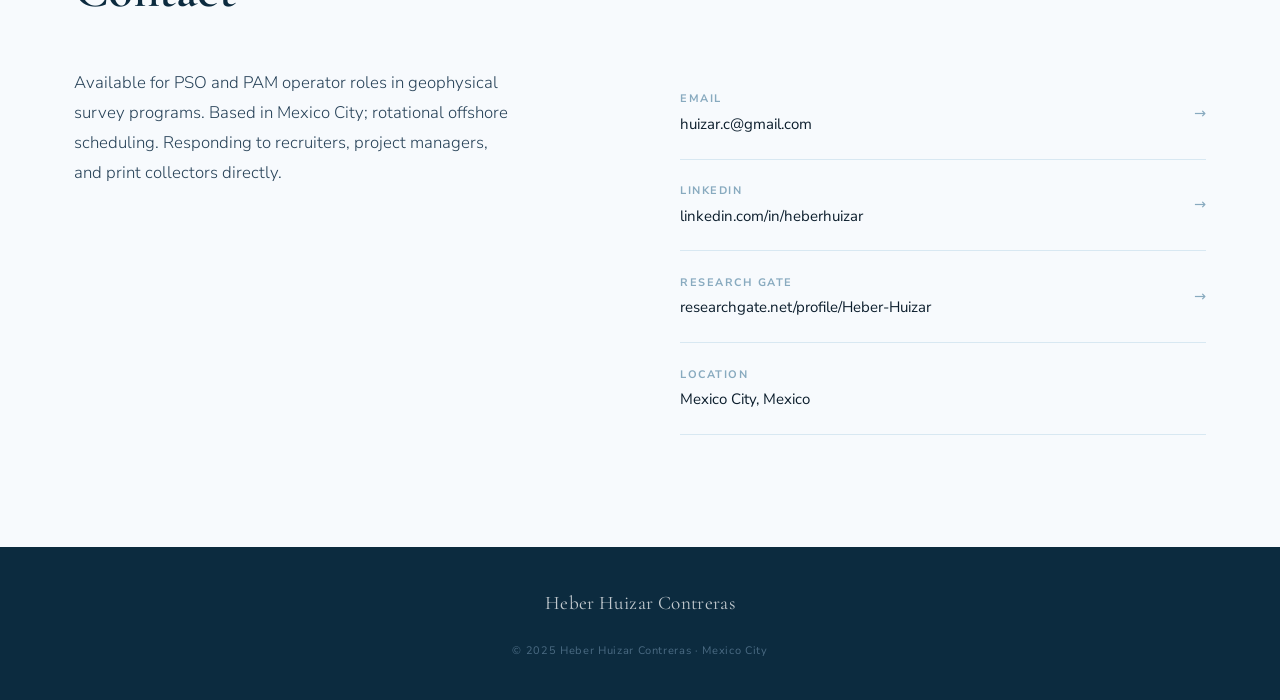
==== commit 754e67d6: "Update about.html" ====
--- a/about.html
+++ b/about.html
@@ -22,7 +22,7 @@
       rgba(237,243,249,0.92) 35%,
       rgba(237,243,249,0.5) 58%,
       rgba(237,243,249,0.1) 100%),
-    url('heber-portrait.jpg') center right/cover no-repeat;
+    url('heber-portrait.jpg') right/cover no-repeat;
 }
 .ahero-content { position: relative; z-index: 1; max-width: var(--max-w); margin: 0 auto; width: 100%; }
 .ahero-eyebrow {
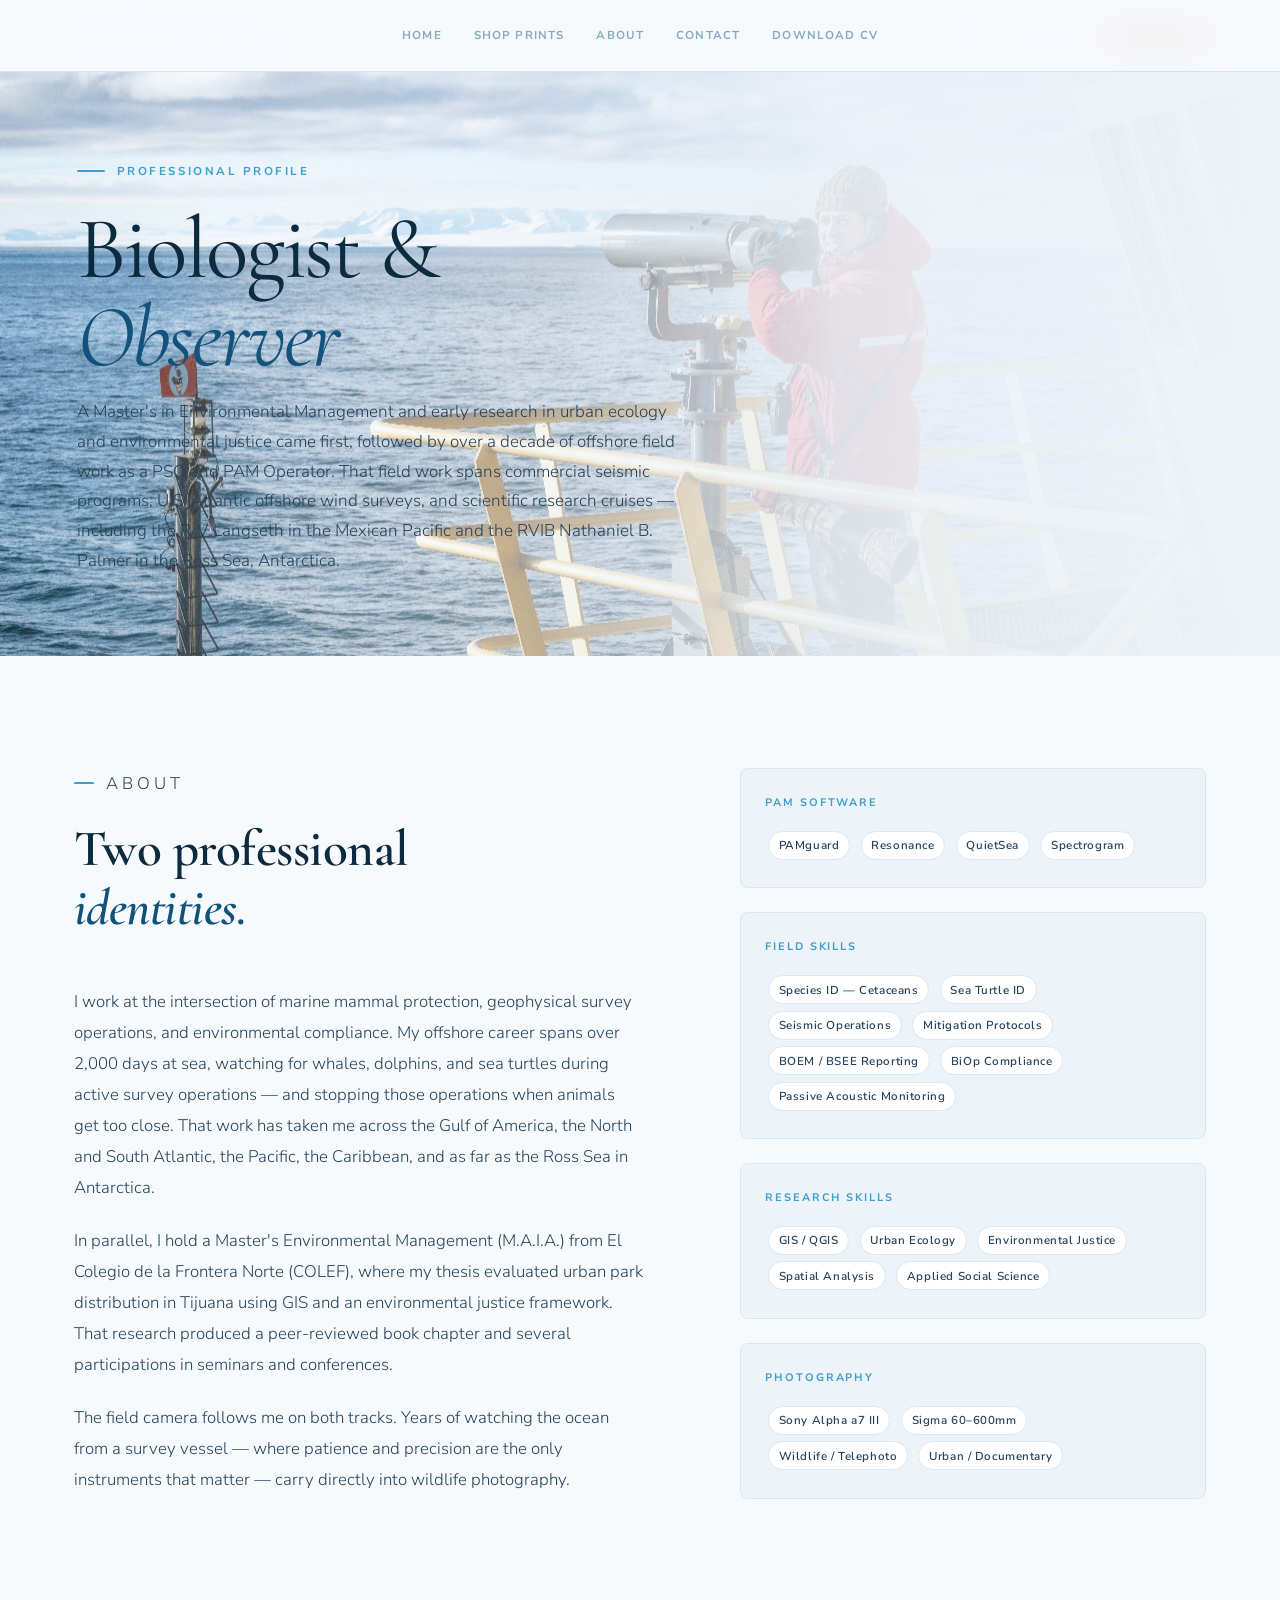
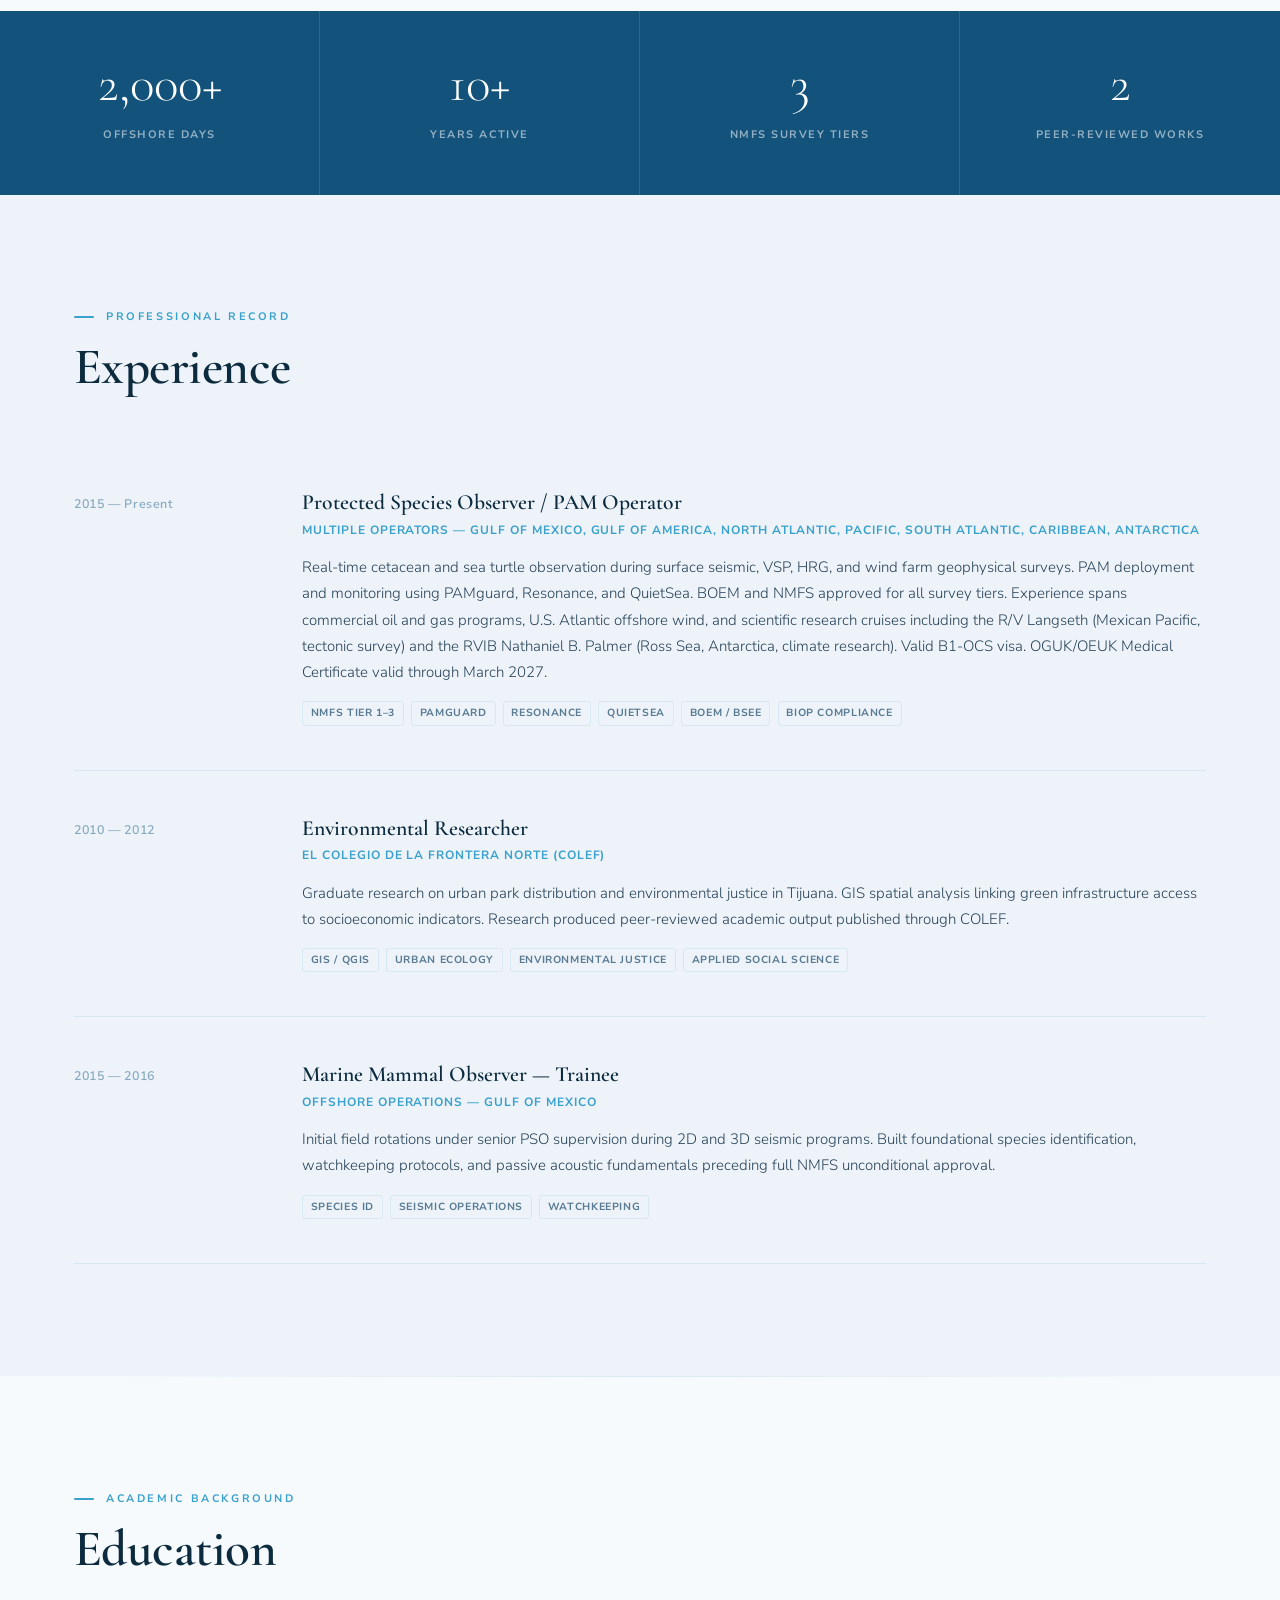
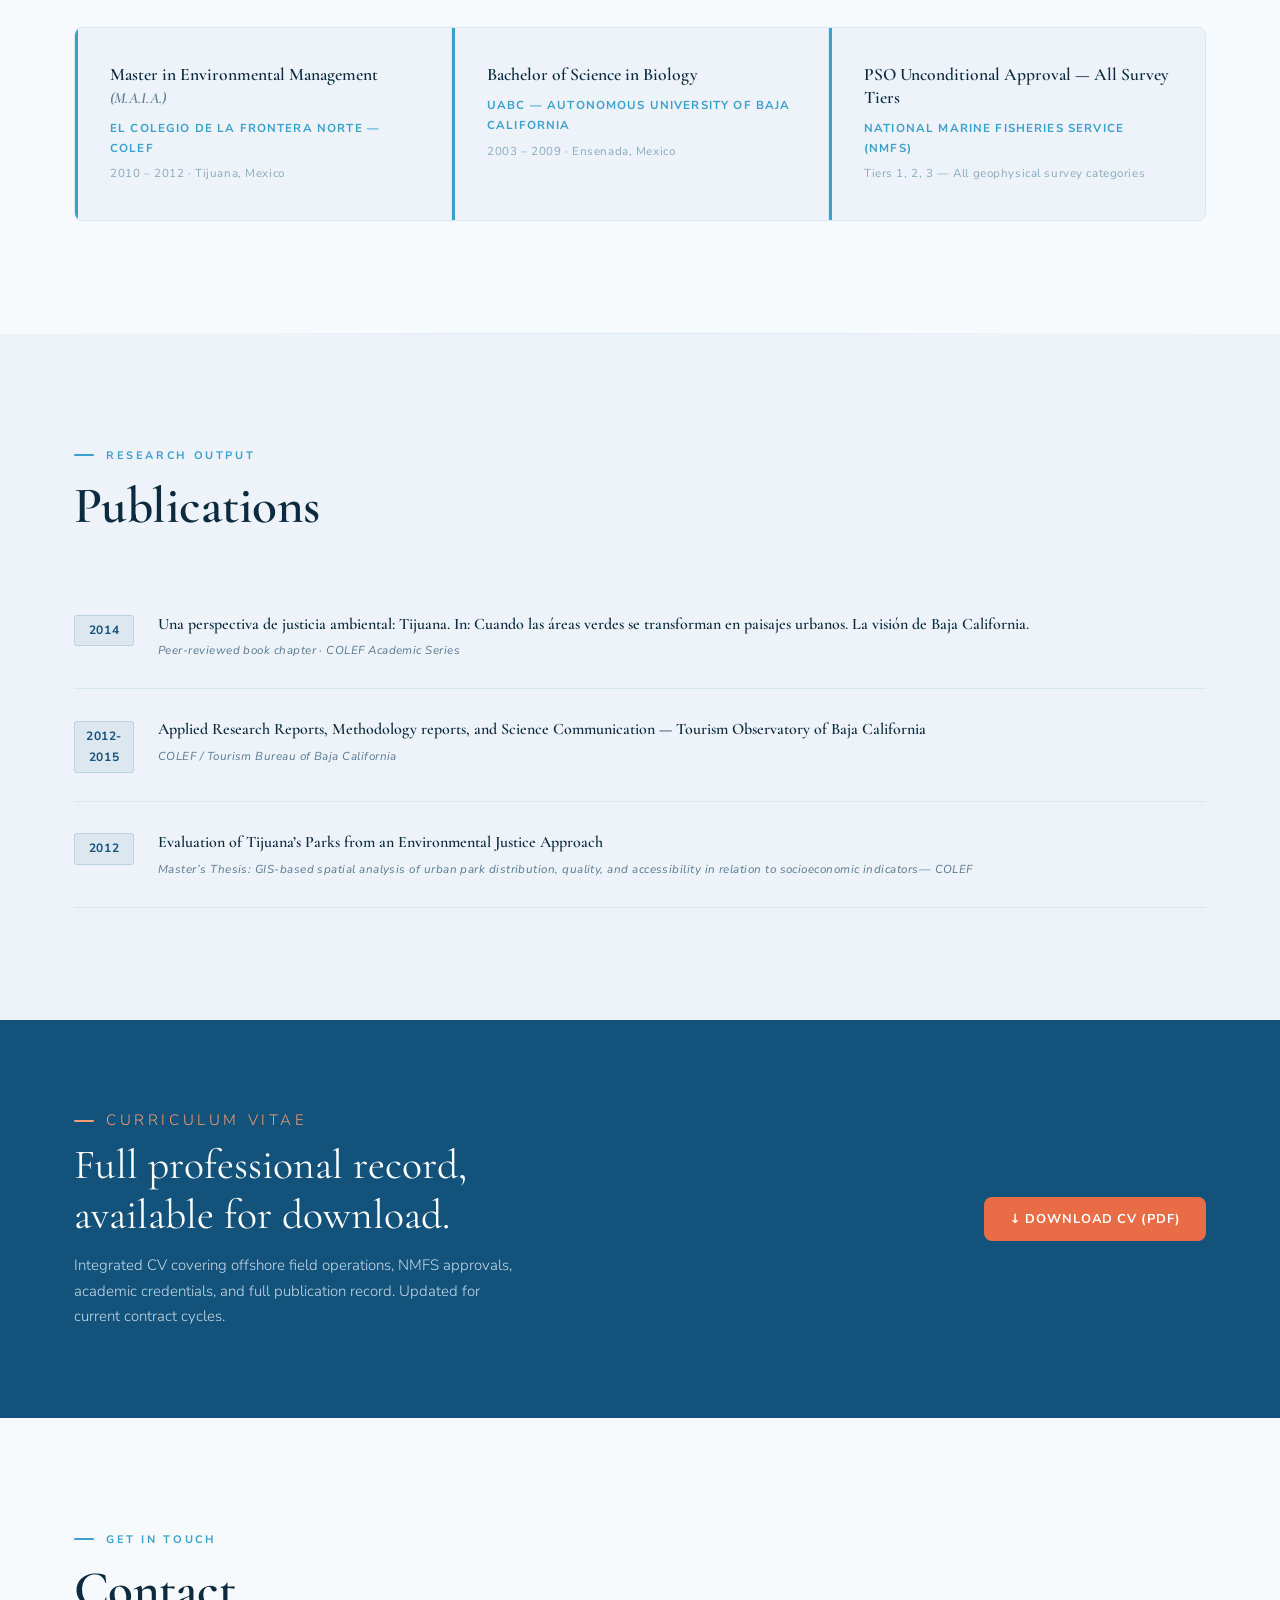
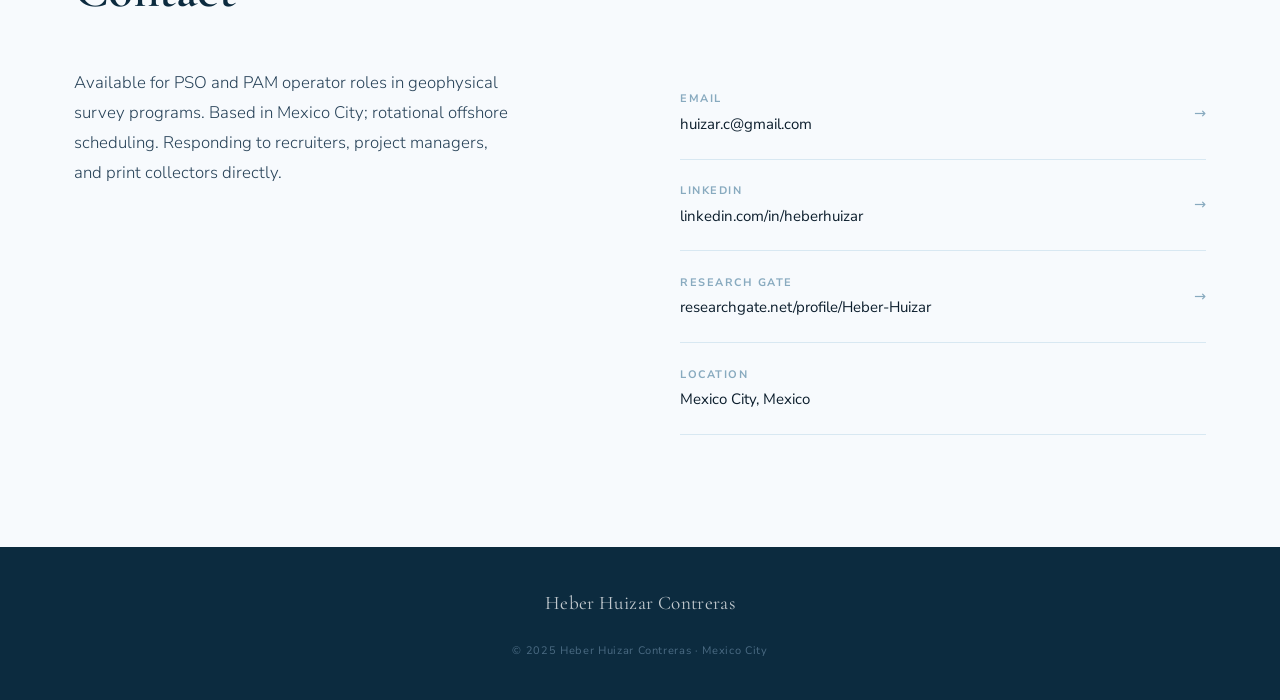
==== commit f2e8a316: "Update about.html" ====
--- a/about.html
+++ b/about.html
@@ -18,11 +18,11 @@
   position: absolute; inset: 0;
   background:
     linear-gradient(90deg,
-      rgba(237,243,249,1) 0%,
-      rgba(237,243,249,0.92) 35%,
-      rgba(237,243,249,0.5) 58%,
-      rgba(237,243,249,0.1) 100%),
-    url('heber-portrait.jpg') right/cover no-repeat;
+      rgba(237,243,249,0.1) 0%,
+      rgba(237,243,249,0.5) 42%,
+      rgba(237,243,249,0.92) 65%,
+      rgba(237,243,249,1) 100%),
+    url('heber-portrait.jpg') 20% center/cover no-repeat;
 }
 .ahero-content { position: relative; z-index: 1; max-width: var(--max-w); margin: 0 auto; width: 100%; }
 .ahero-eyebrow {
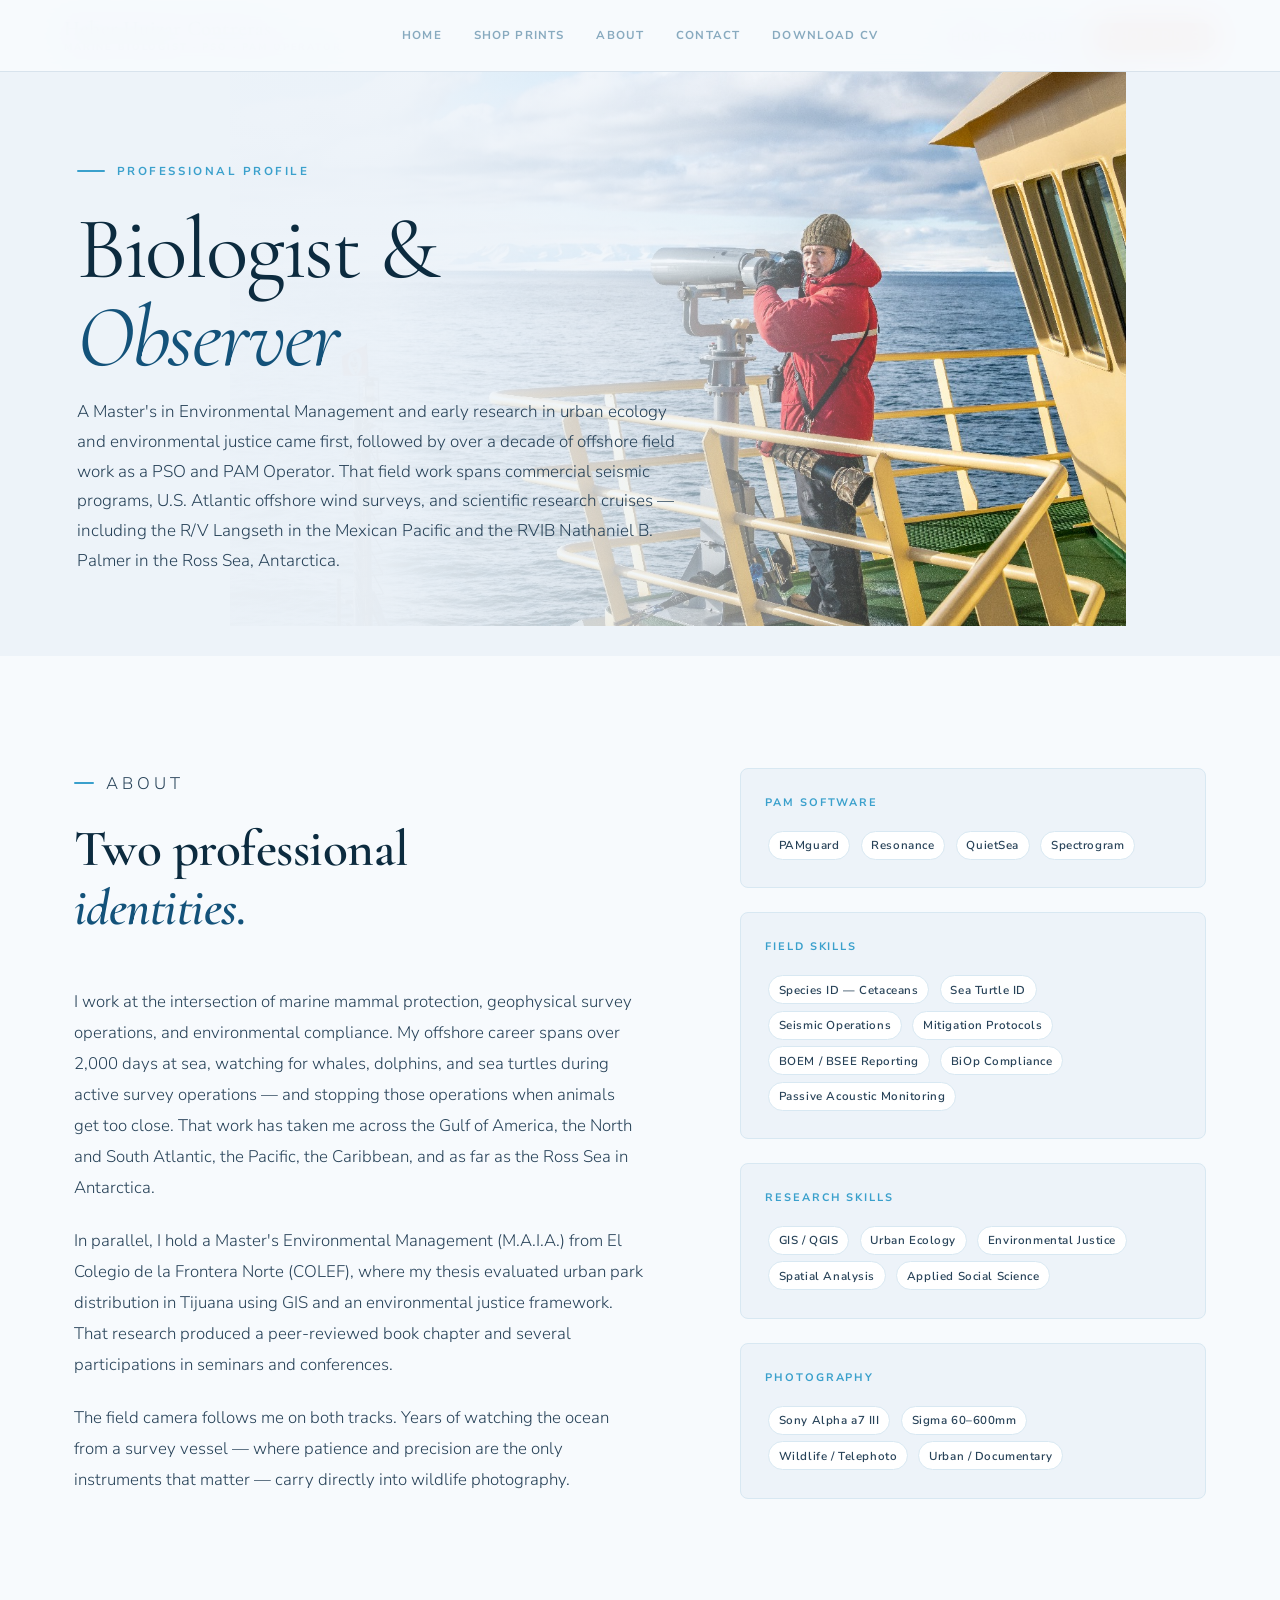
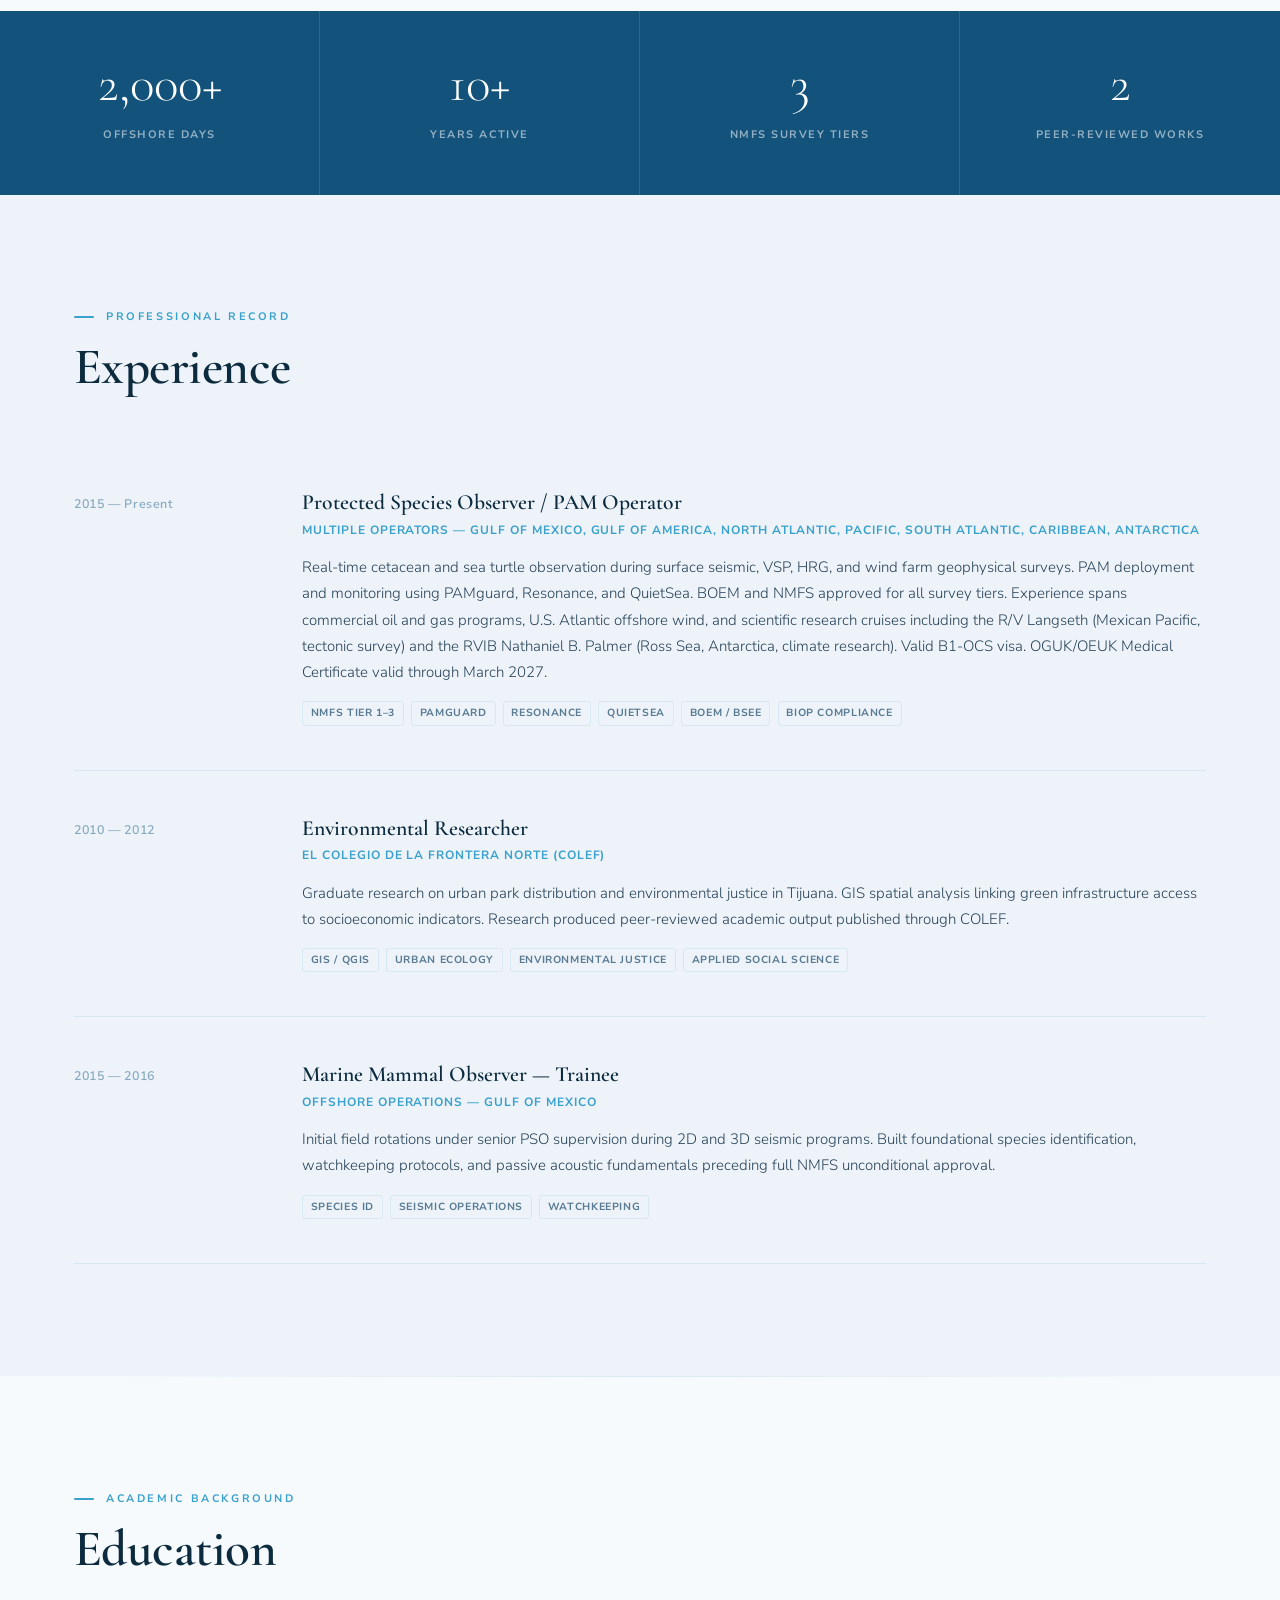
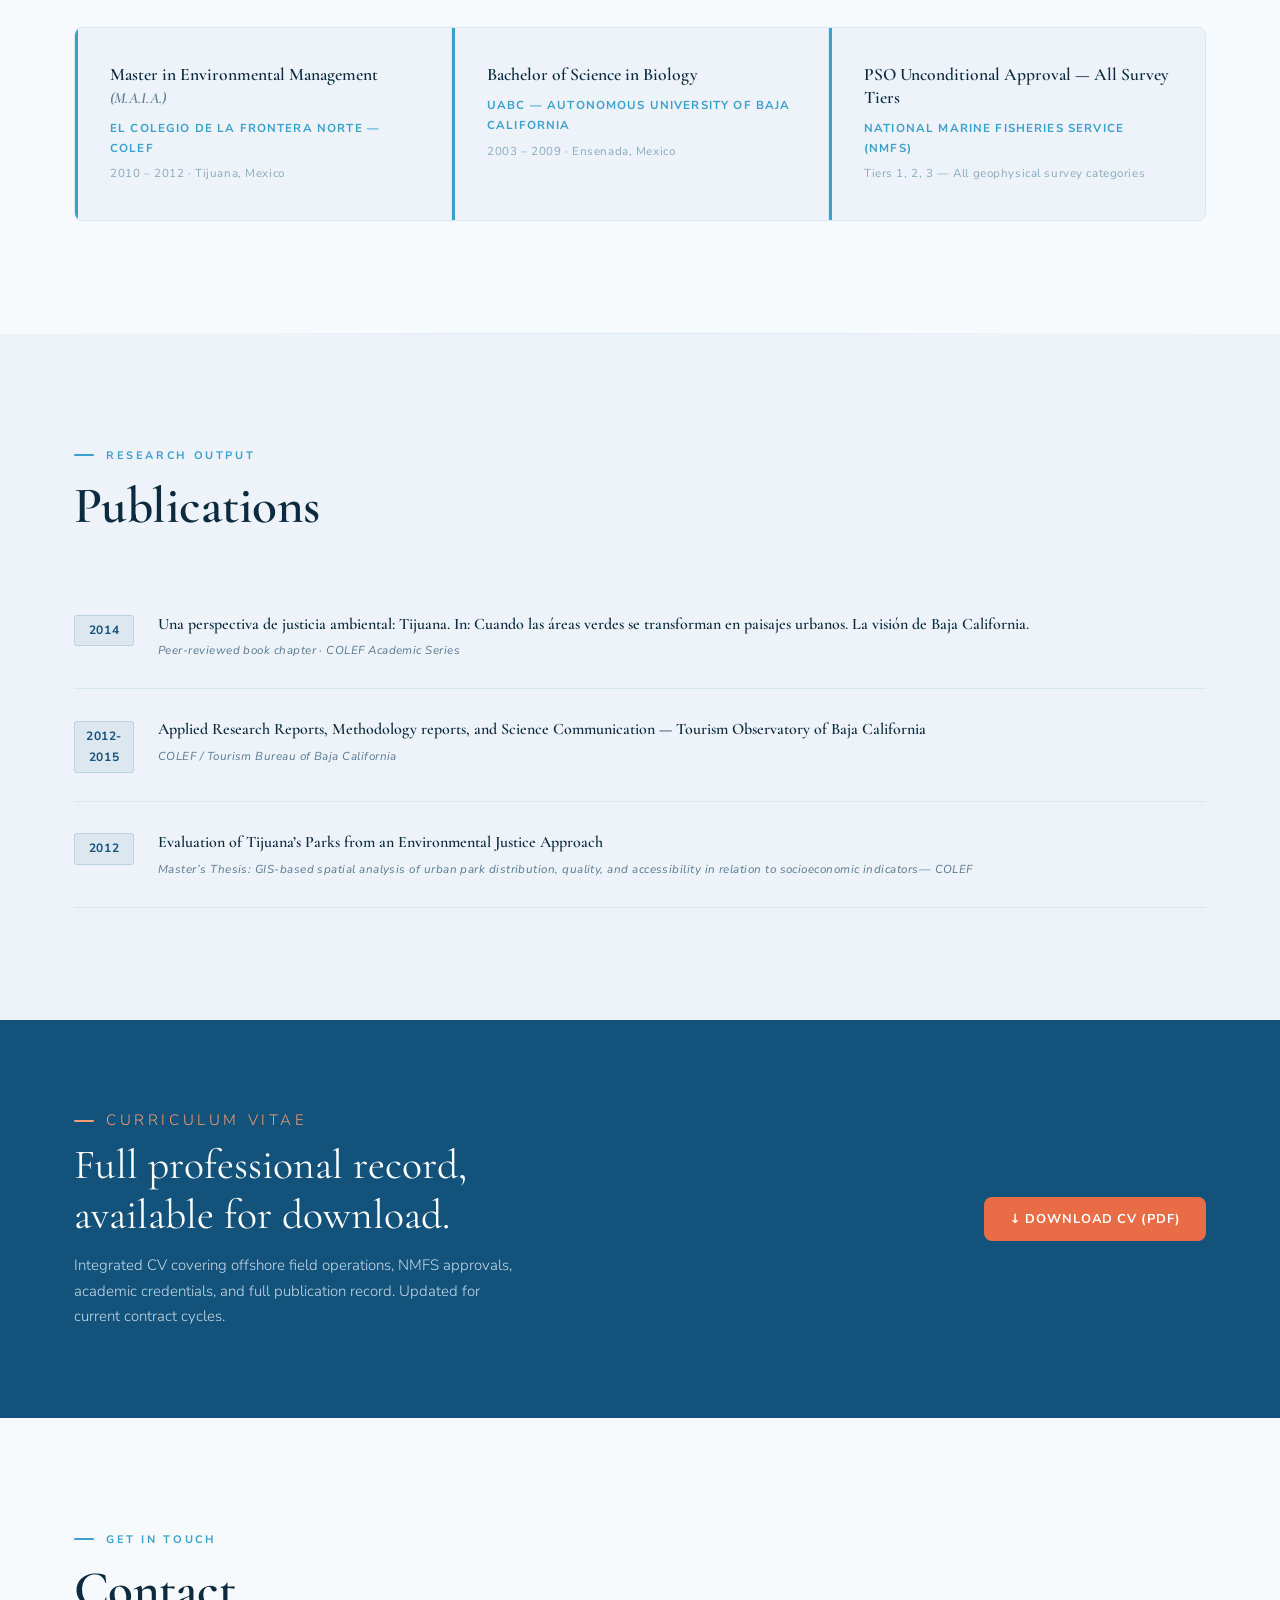
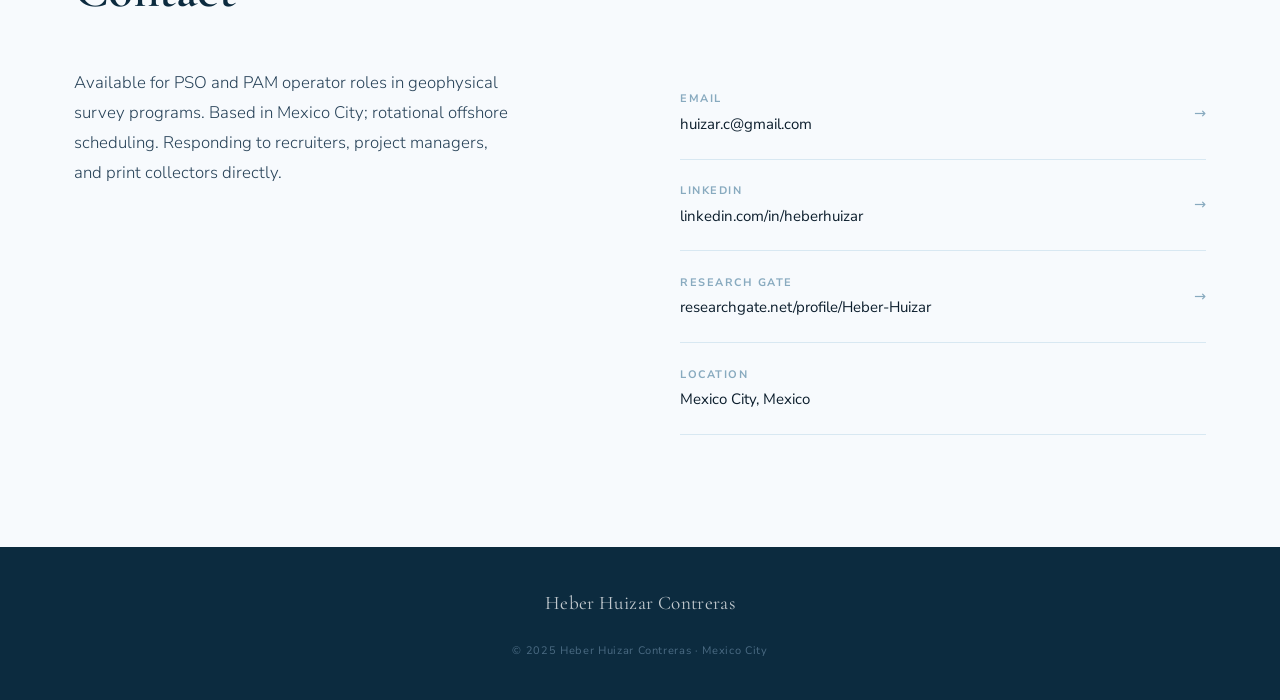
==== commit 9a76beef: "Update about.html" ====
--- a/about.html
+++ b/about.html
@@ -18,11 +18,12 @@
   position: absolute; inset: 0;
   background:
     linear-gradient(90deg,
-      rgba(237,243,249,0.1) 0%,
-      rgba(237,243,249,0.5) 42%,
-      rgba(237,243,249,0.92) 65%,
-      rgba(237,243,249,1) 100%),
-    url('heber-portrait.jpg') 20% center/cover no-repeat;
+      rgba(237,243,249,1) 0%,
+      rgba(237,243,249,0.97) 30%,
+      rgba(237,243,249,0.7) 50%,
+      rgba(237,243,249,0.0) 75%),
+    url('heber-portrait.jpg') 60% center / 70% auto no-repeat, 
+    #edf3f9;
 }
 .ahero-content { position: relative; z-index: 1; max-width: var(--max-w); margin: 0 auto; width: 100%; }
 .ahero-eyebrow {
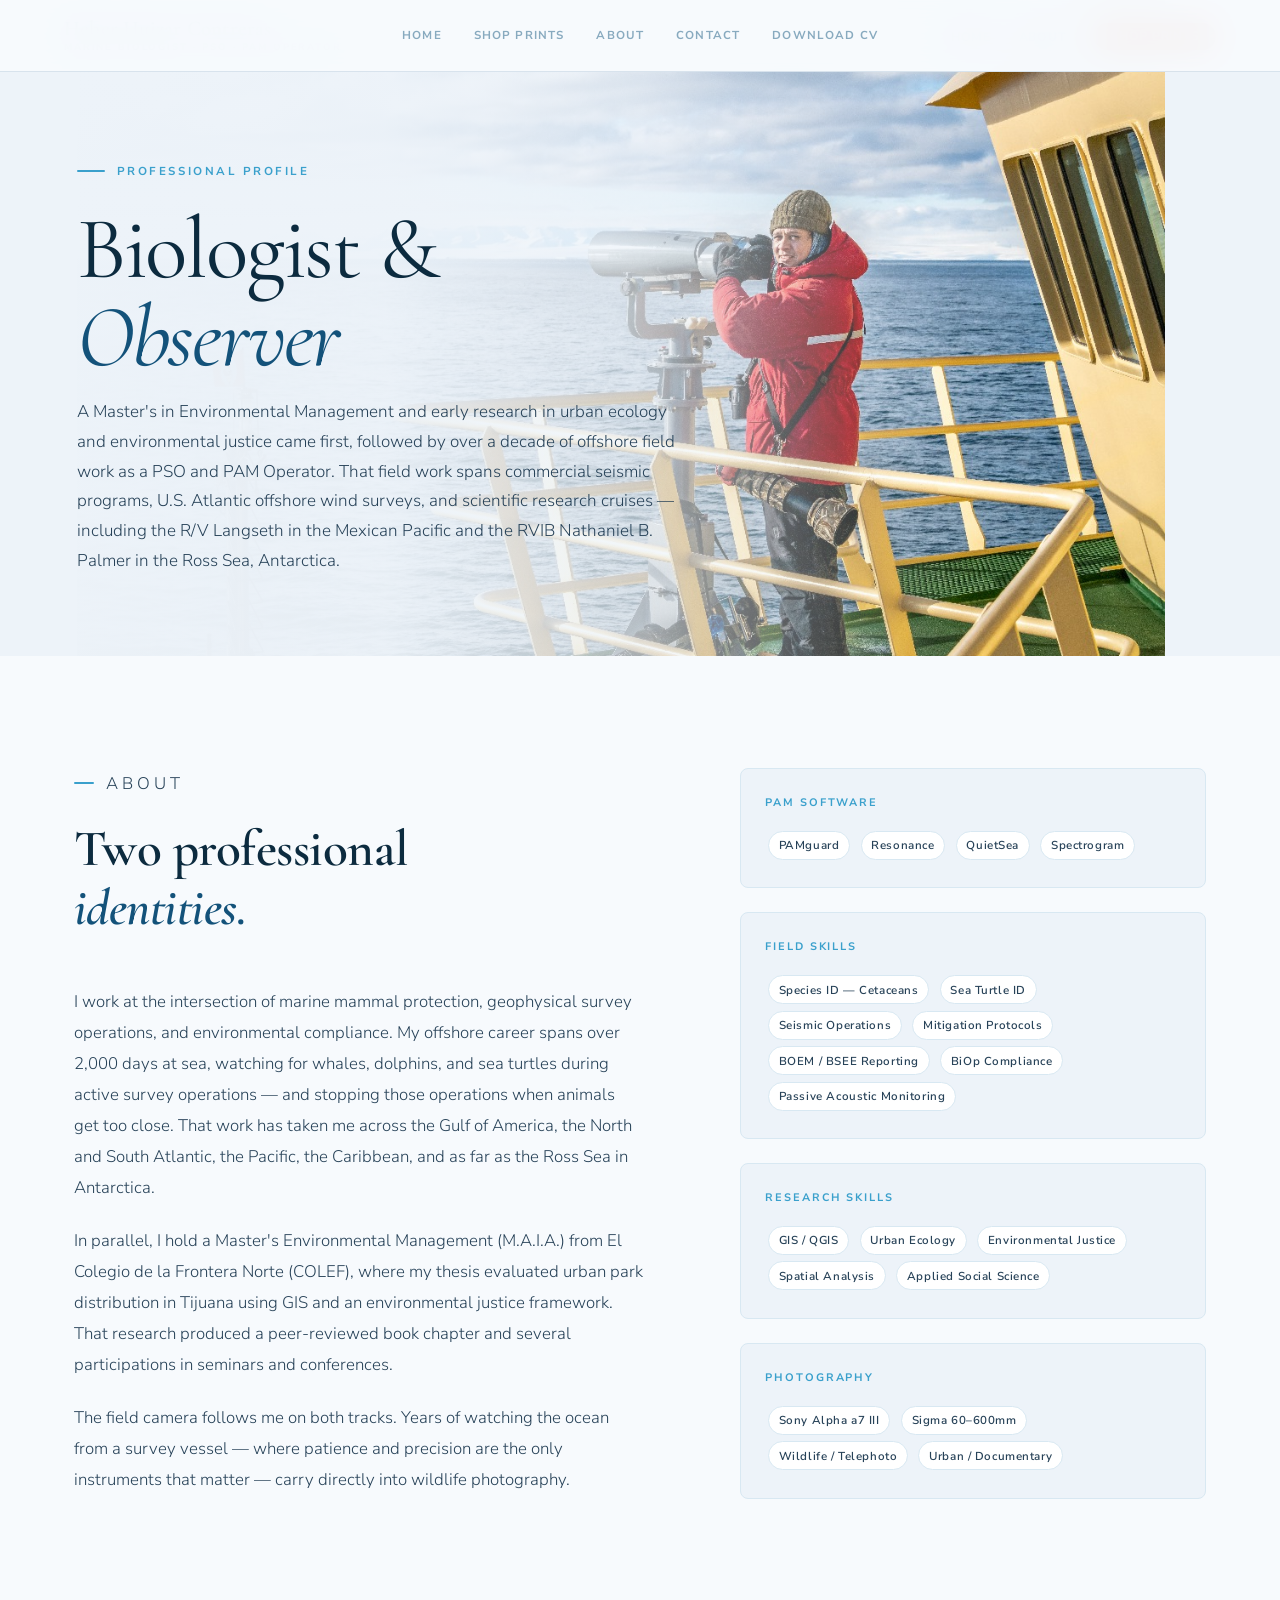
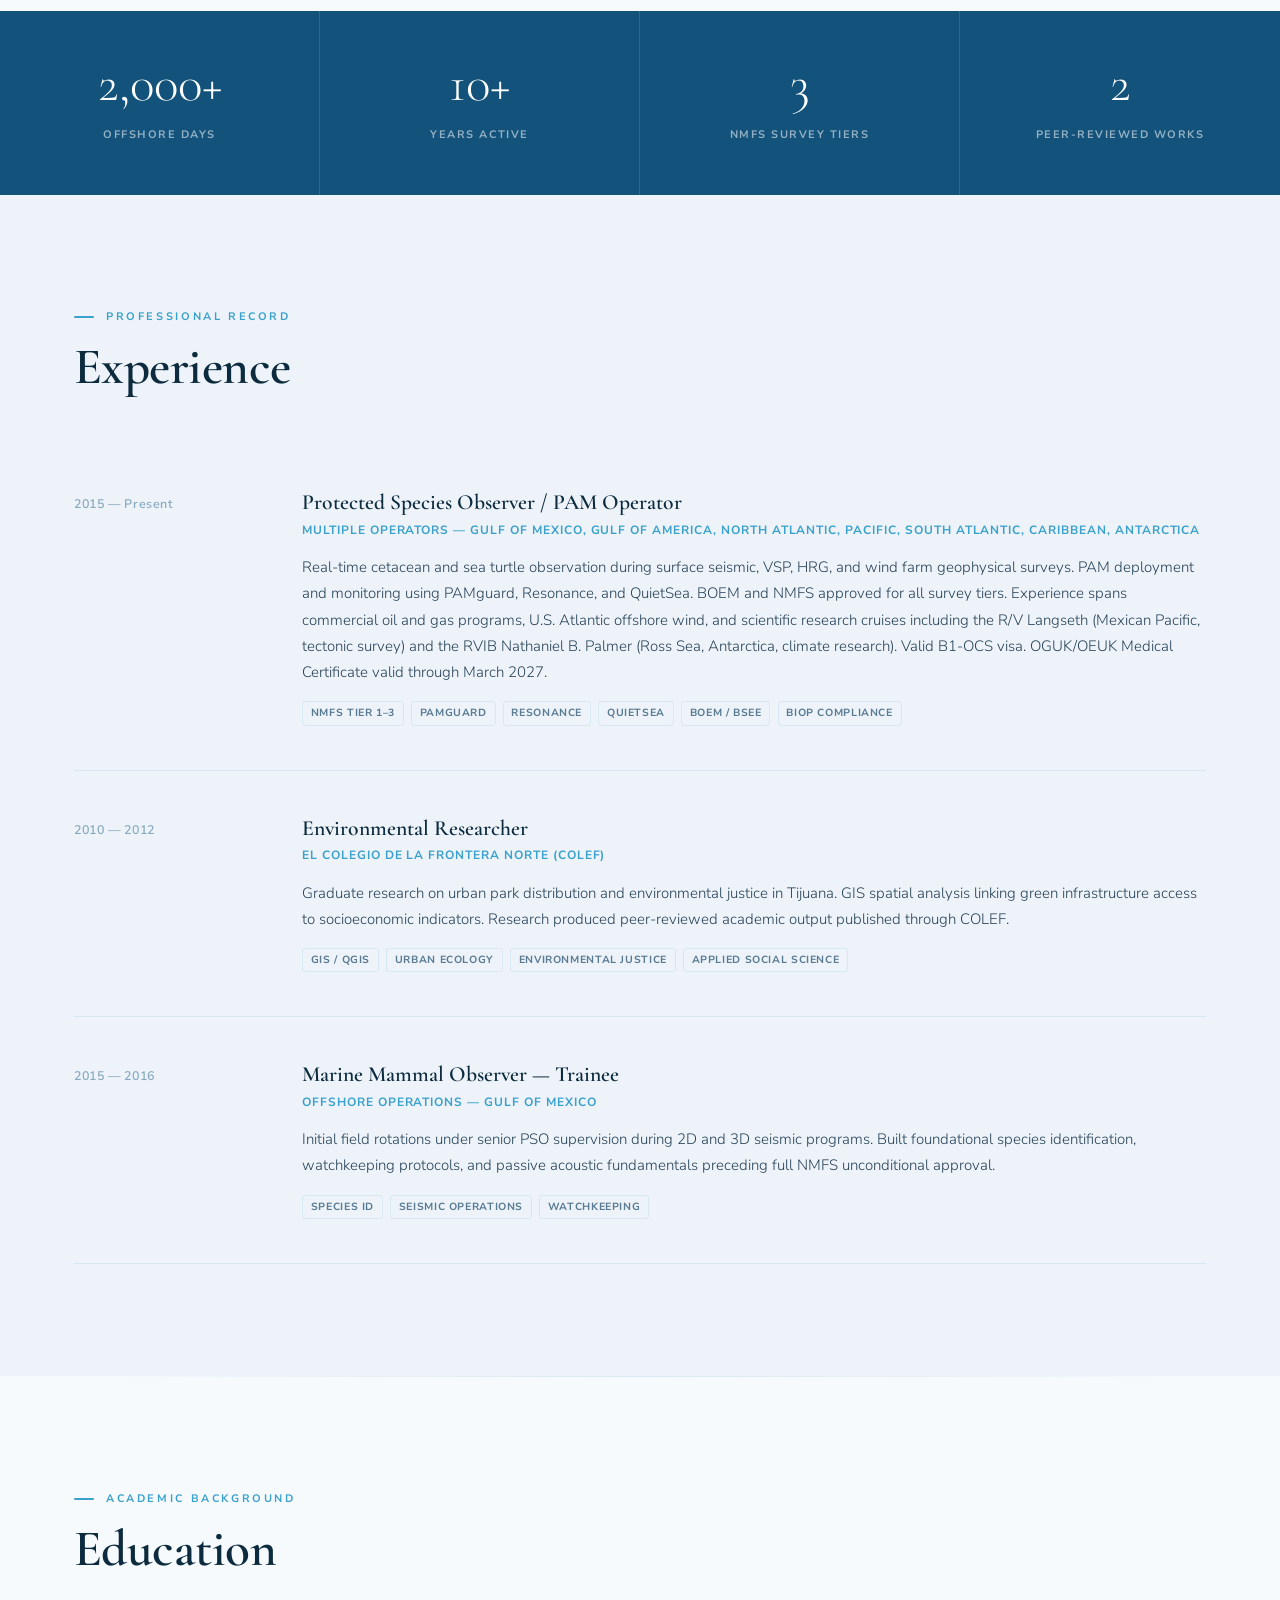
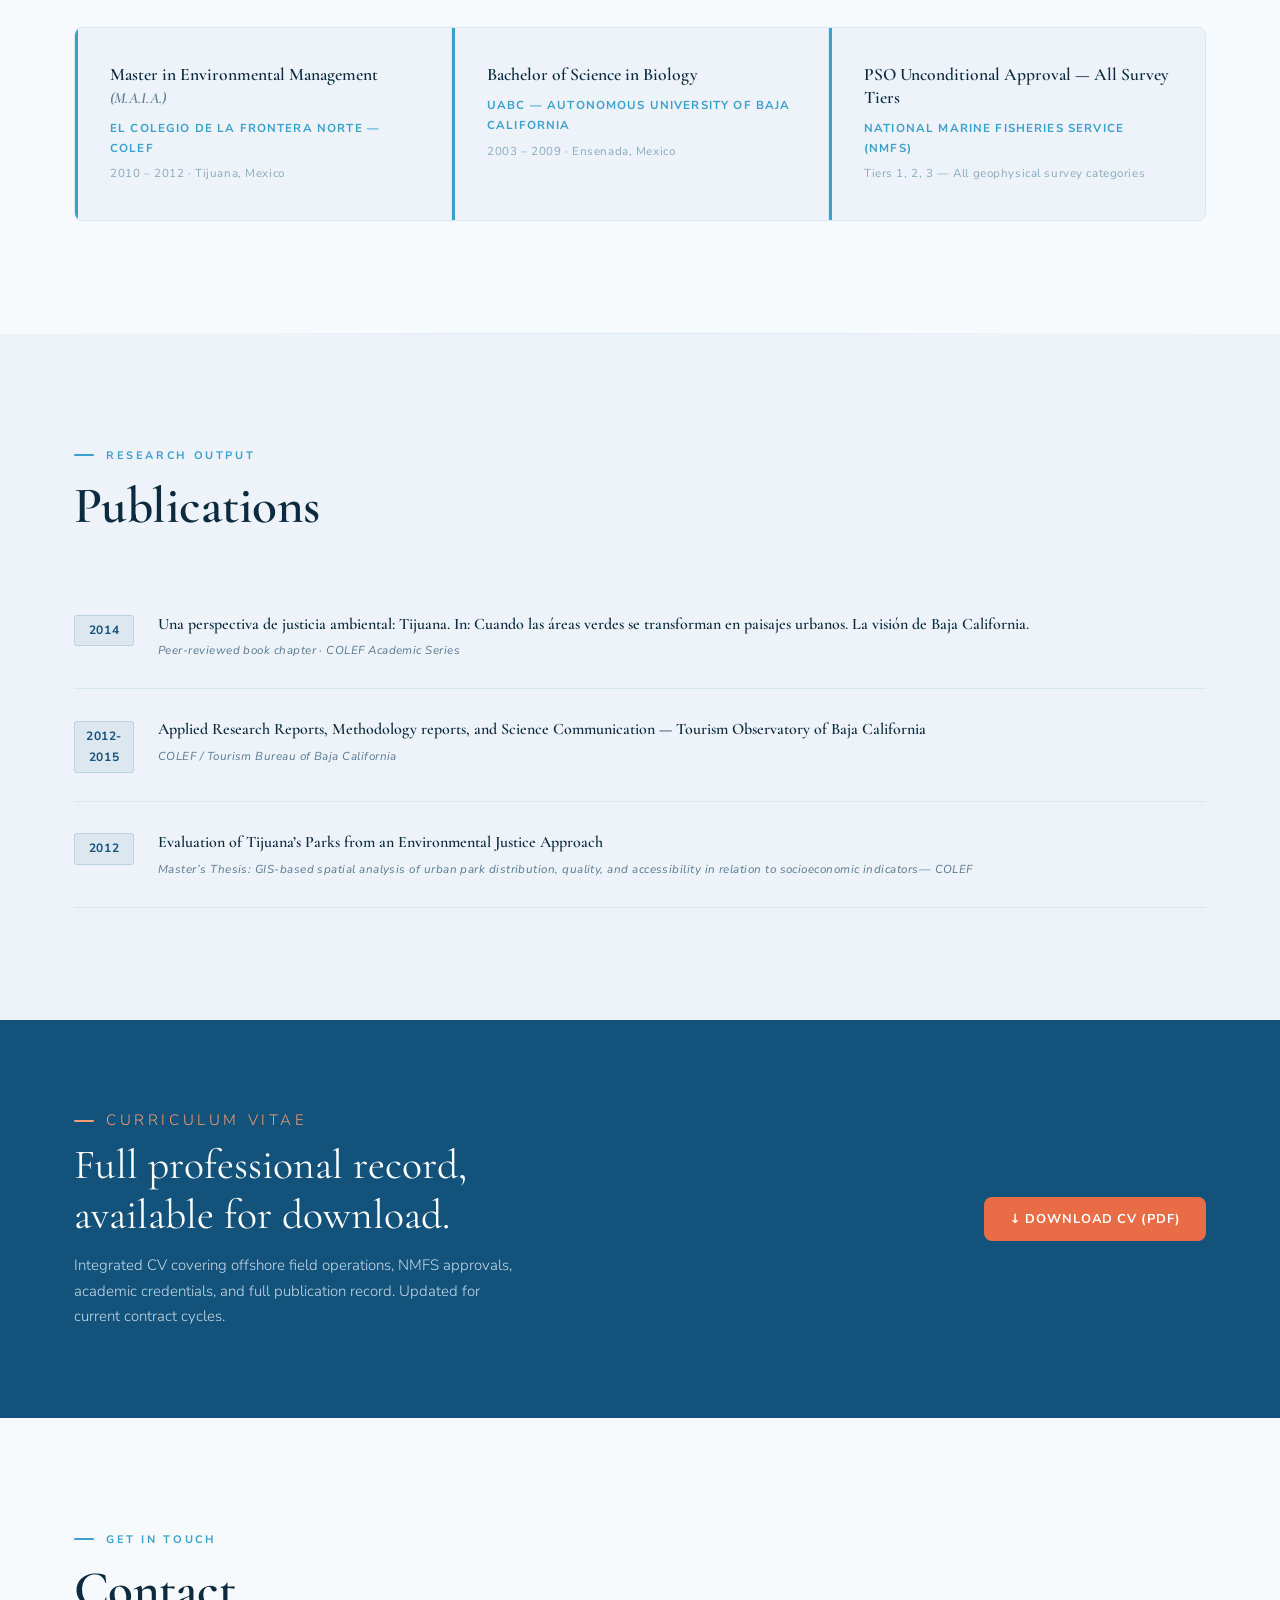
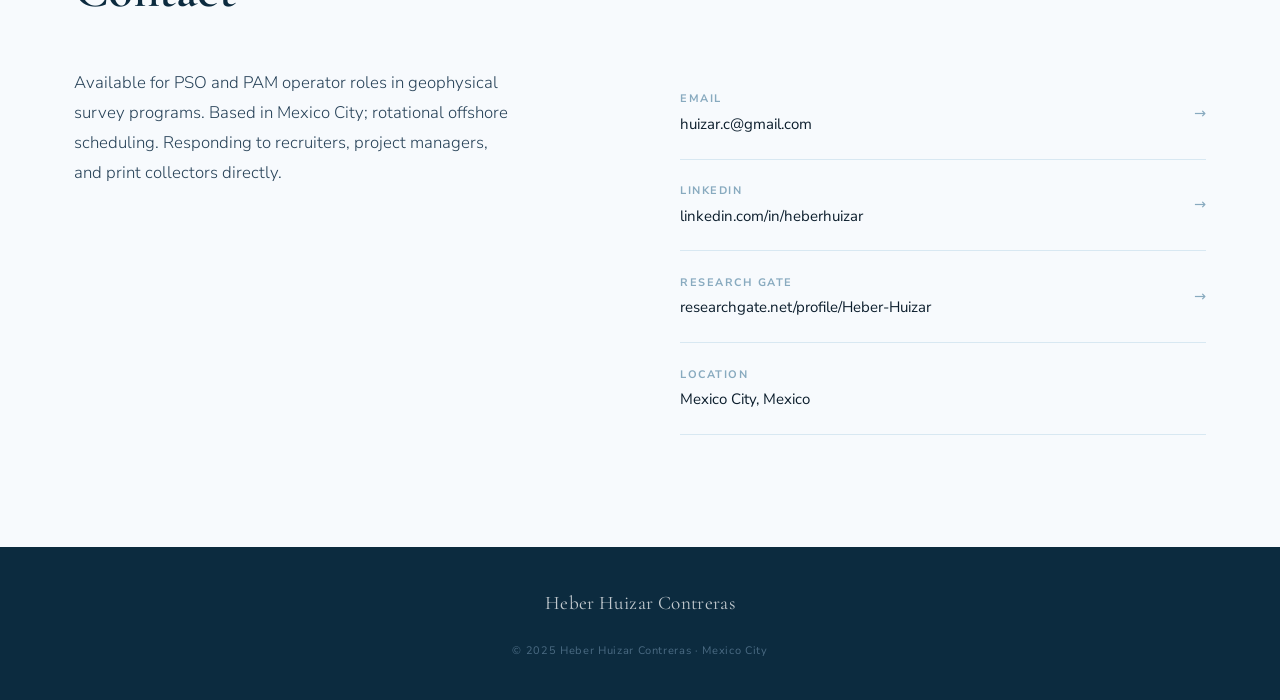
==== commit 145eeaa5: "Update about.html" ====
--- a/about.html
+++ b/about.html
@@ -22,7 +22,7 @@
       rgba(237,243,249,0.97) 30%,
       rgba(237,243,249,0.7) 50%,
       rgba(237,243,249,0.0) 75%),
-    url('heber-portrait.jpg') 60% center / 70% auto no-repeat, 
+    url('heber-portrait.jpg') 40% center / 85% auto no-repeat, 
     #edf3f9;
 }
 .ahero-content { position: relative; z-index: 1; max-width: var(--max-w); margin: 0 auto; width: 100%; }
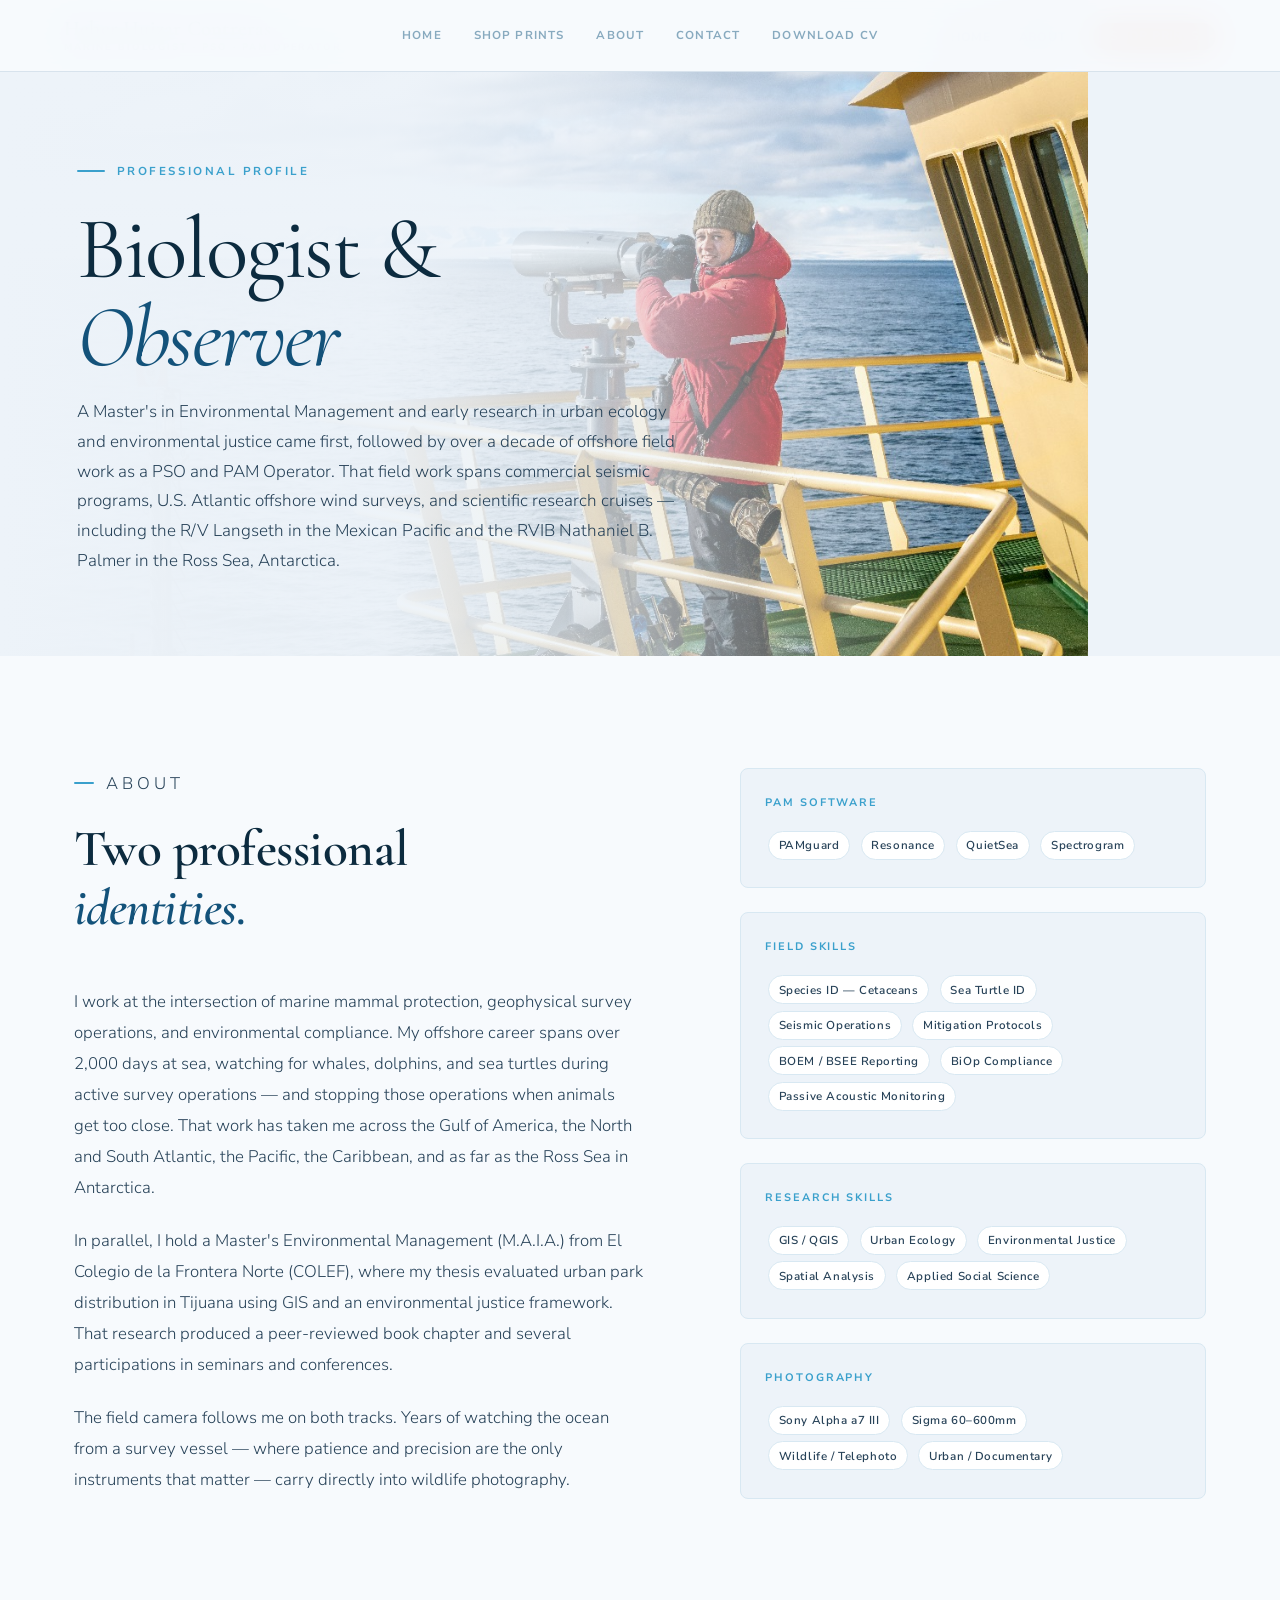
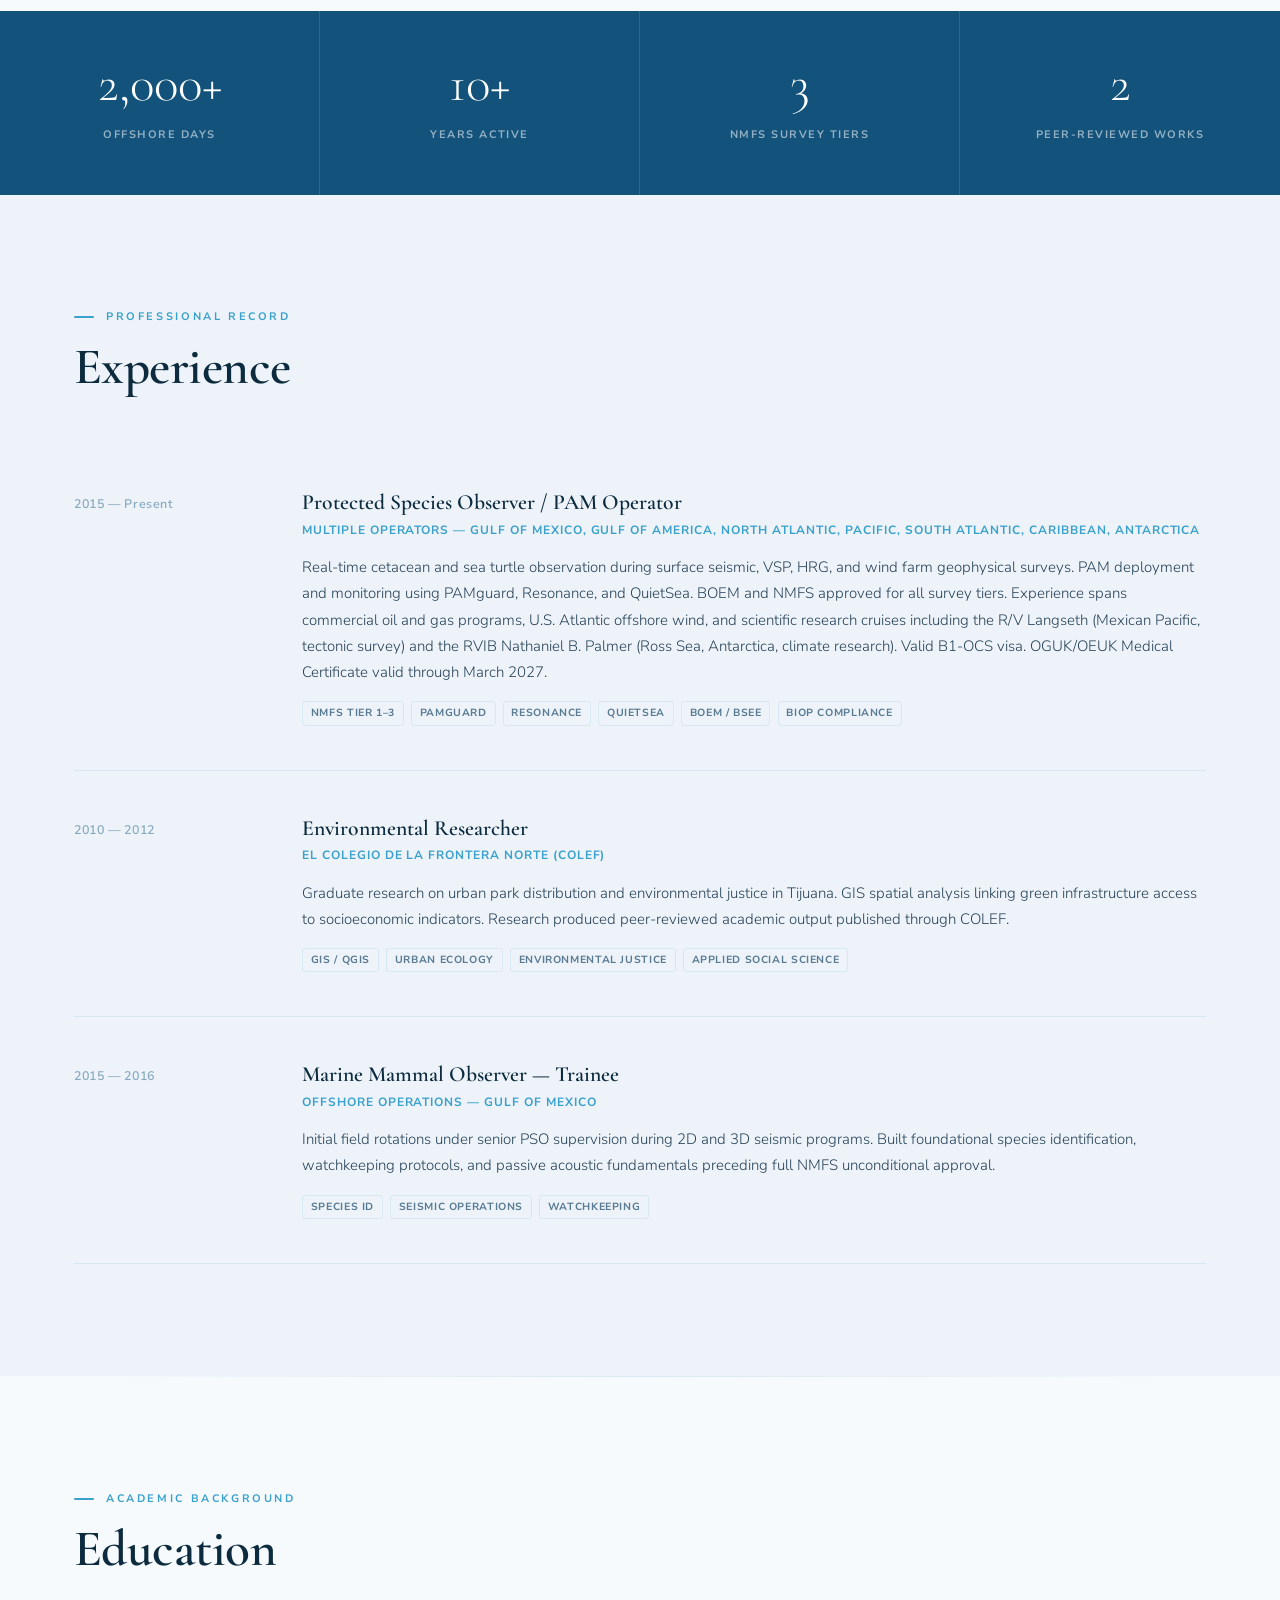
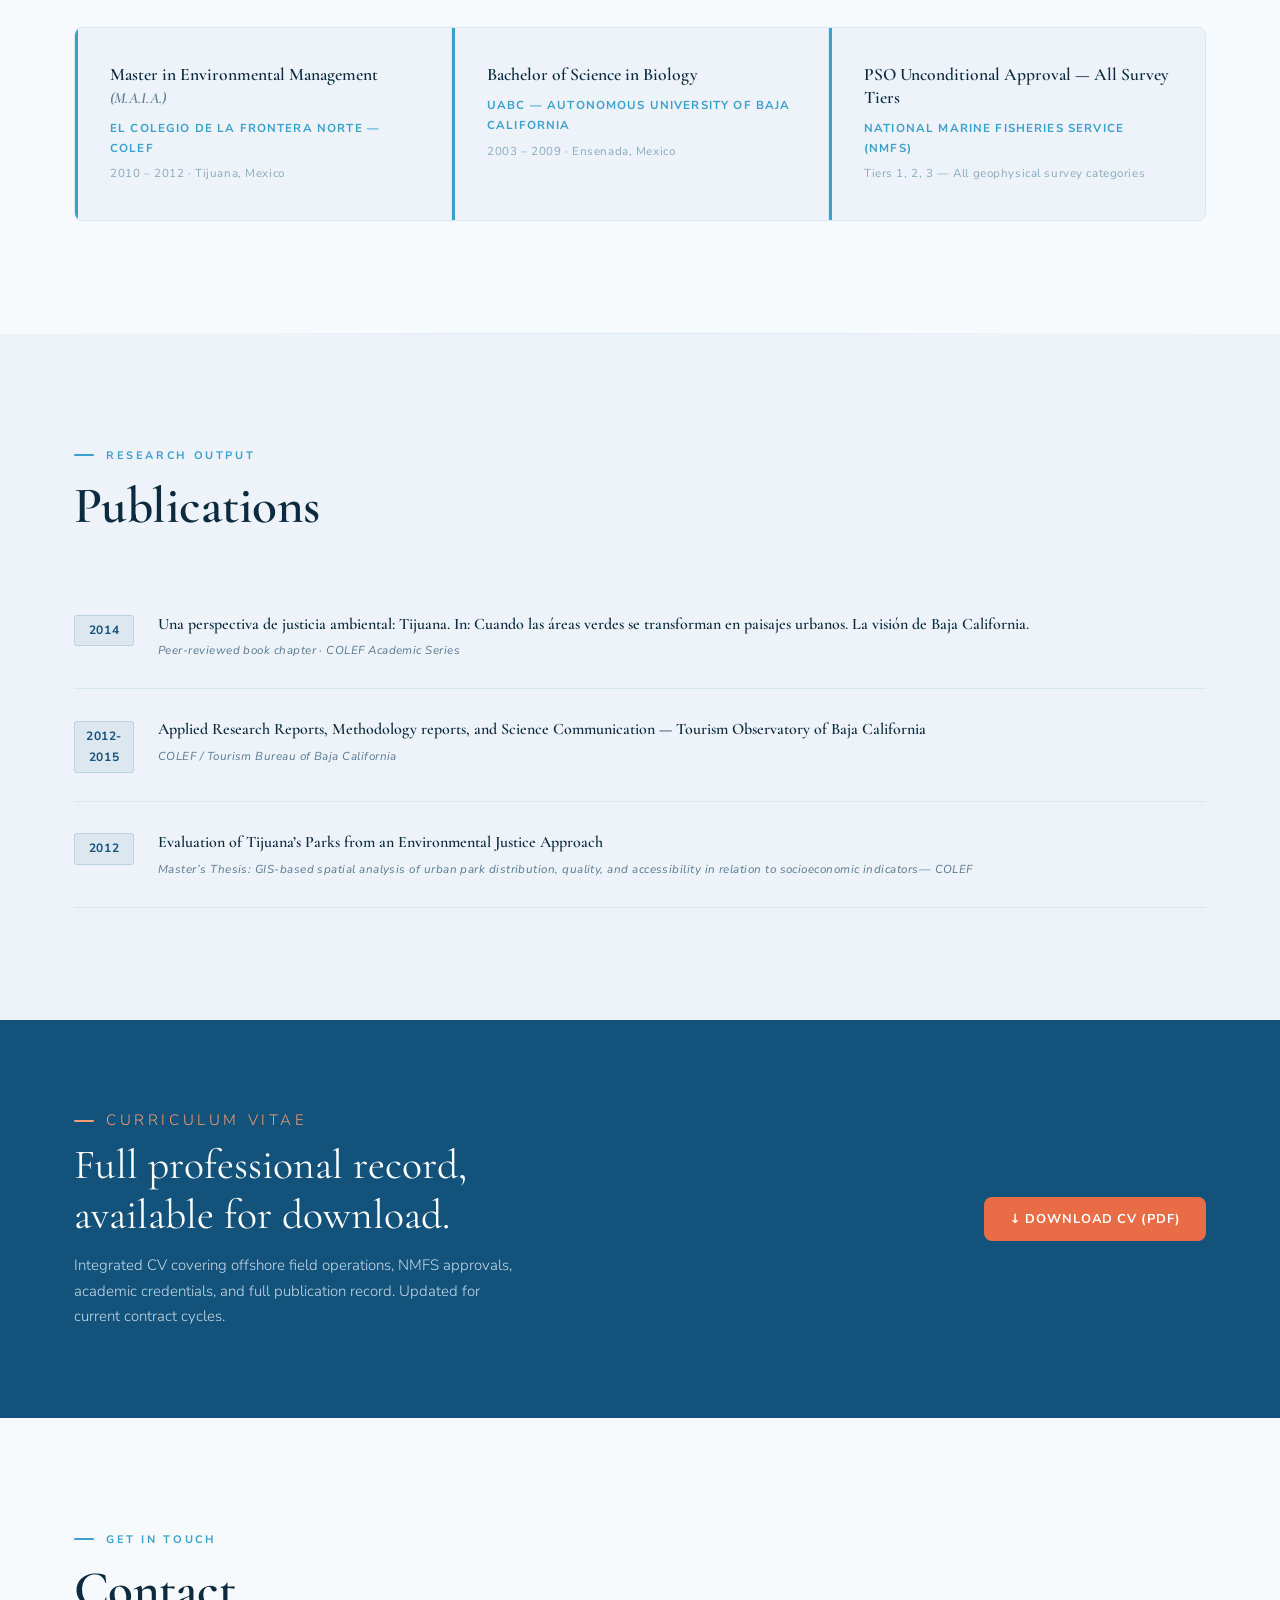
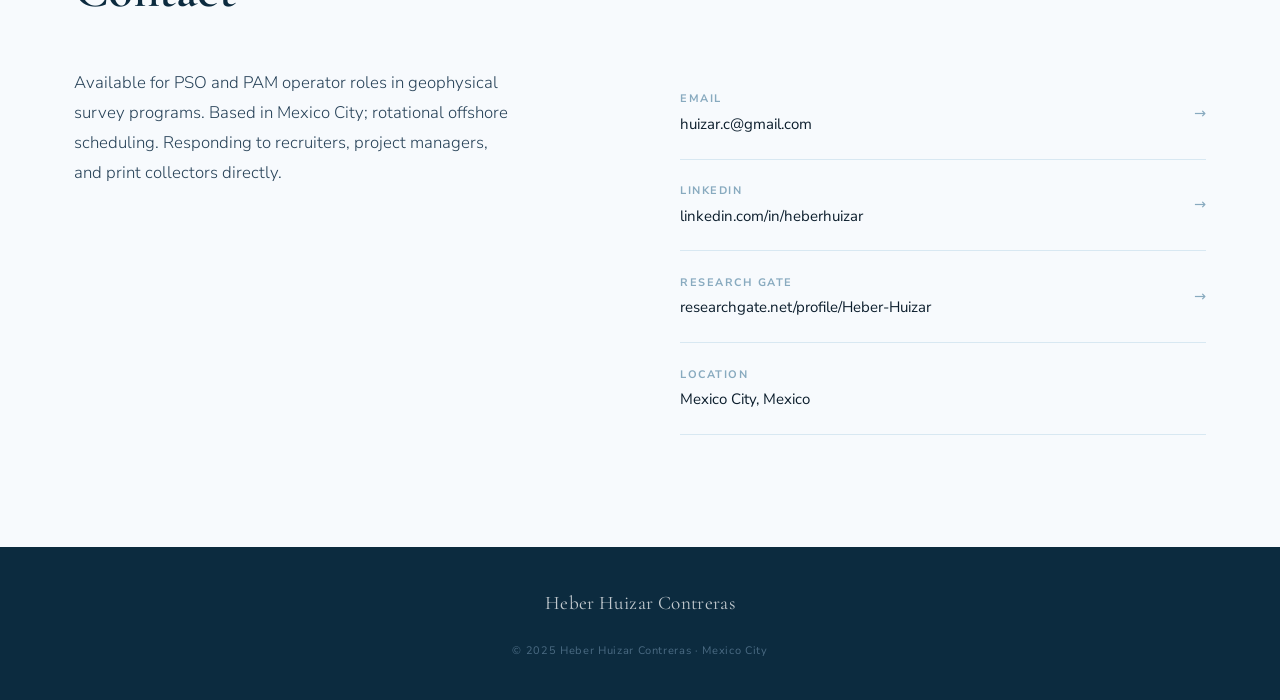
==== commit fdc8d1d5: "Update about.html" ====
--- a/about.html
+++ b/about.html
@@ -22,7 +22,7 @@
       rgba(237,243,249,0.97) 30%,
       rgba(237,243,249,0.7) 50%,
       rgba(237,243,249,0.0) 75%),
-    url('heber-portrait.jpg') 40% center / 85% auto no-repeat, 
+    url('heber-portrait.jpg') 0% center / 85% auto no-repeat, 
     #edf3f9;
 }
 .ahero-content { position: relative; z-index: 1; max-width: var(--max-w); margin: 0 auto; width: 100%; }
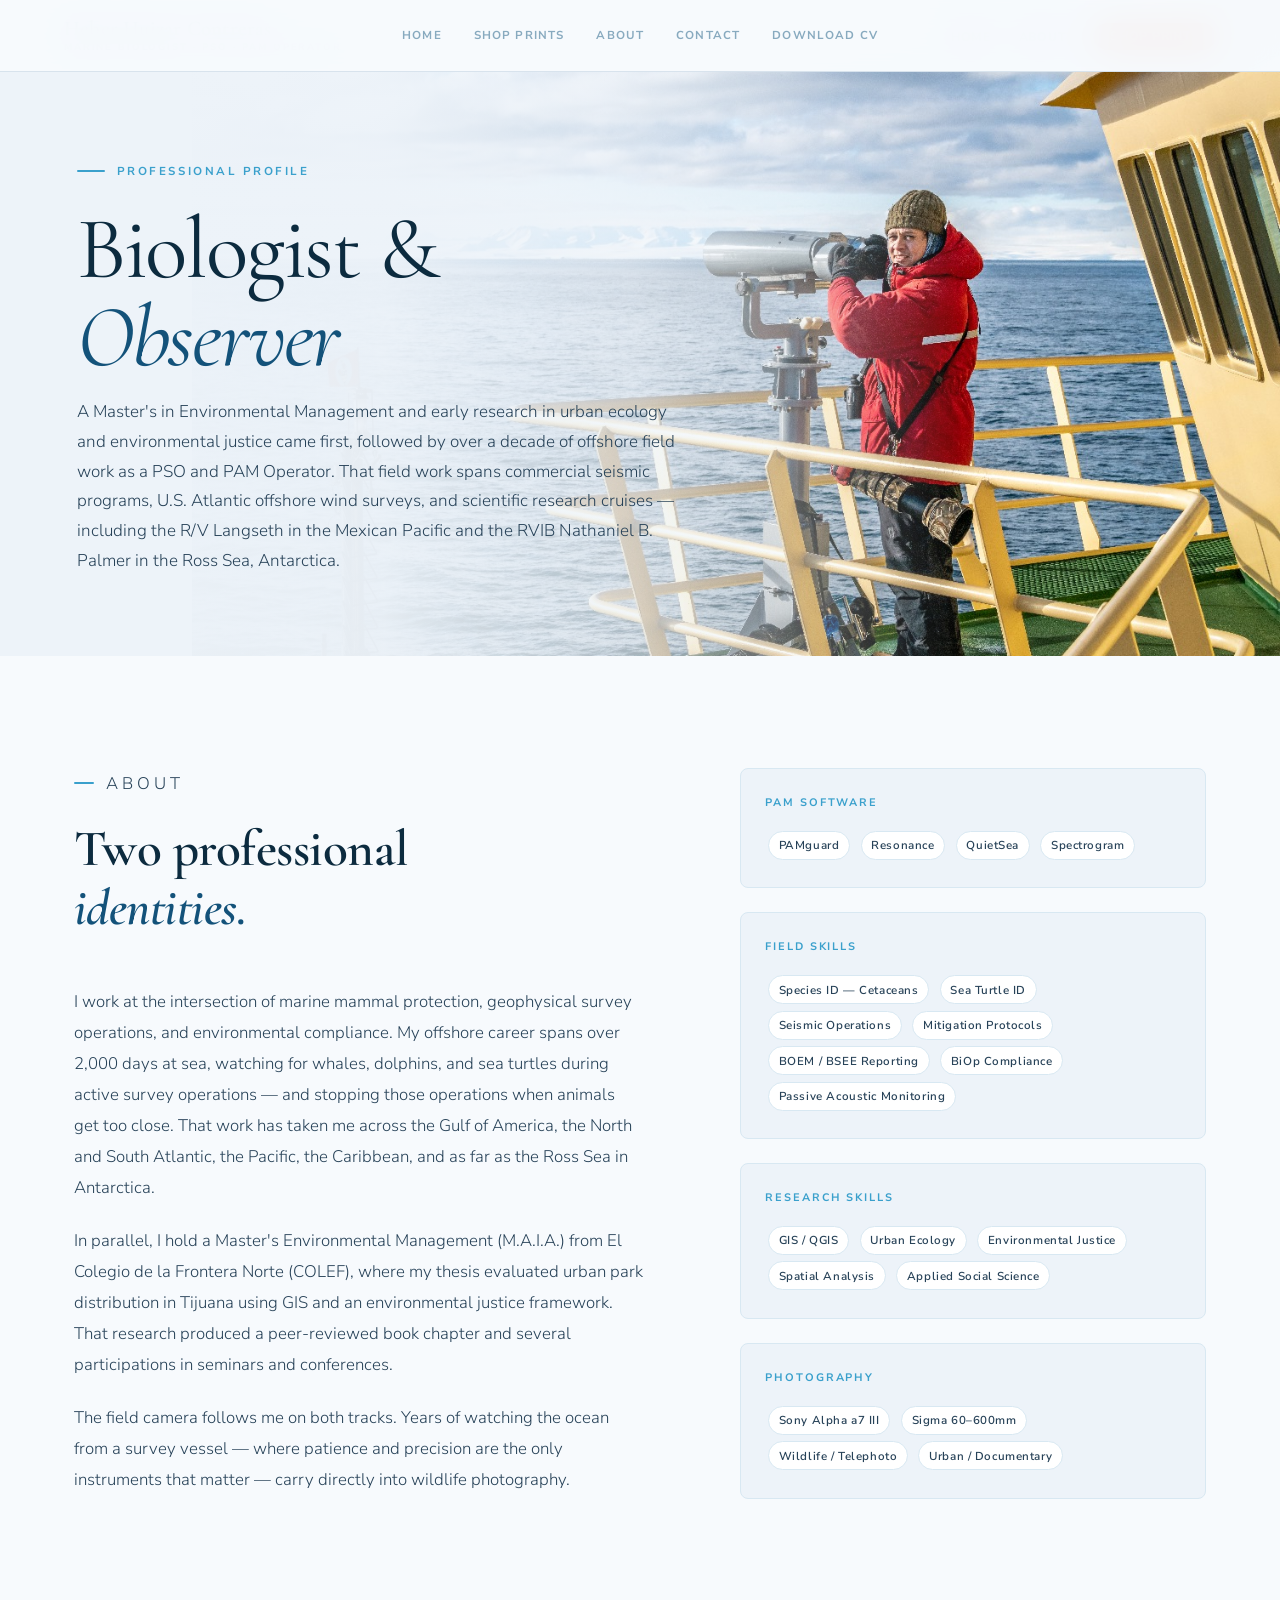
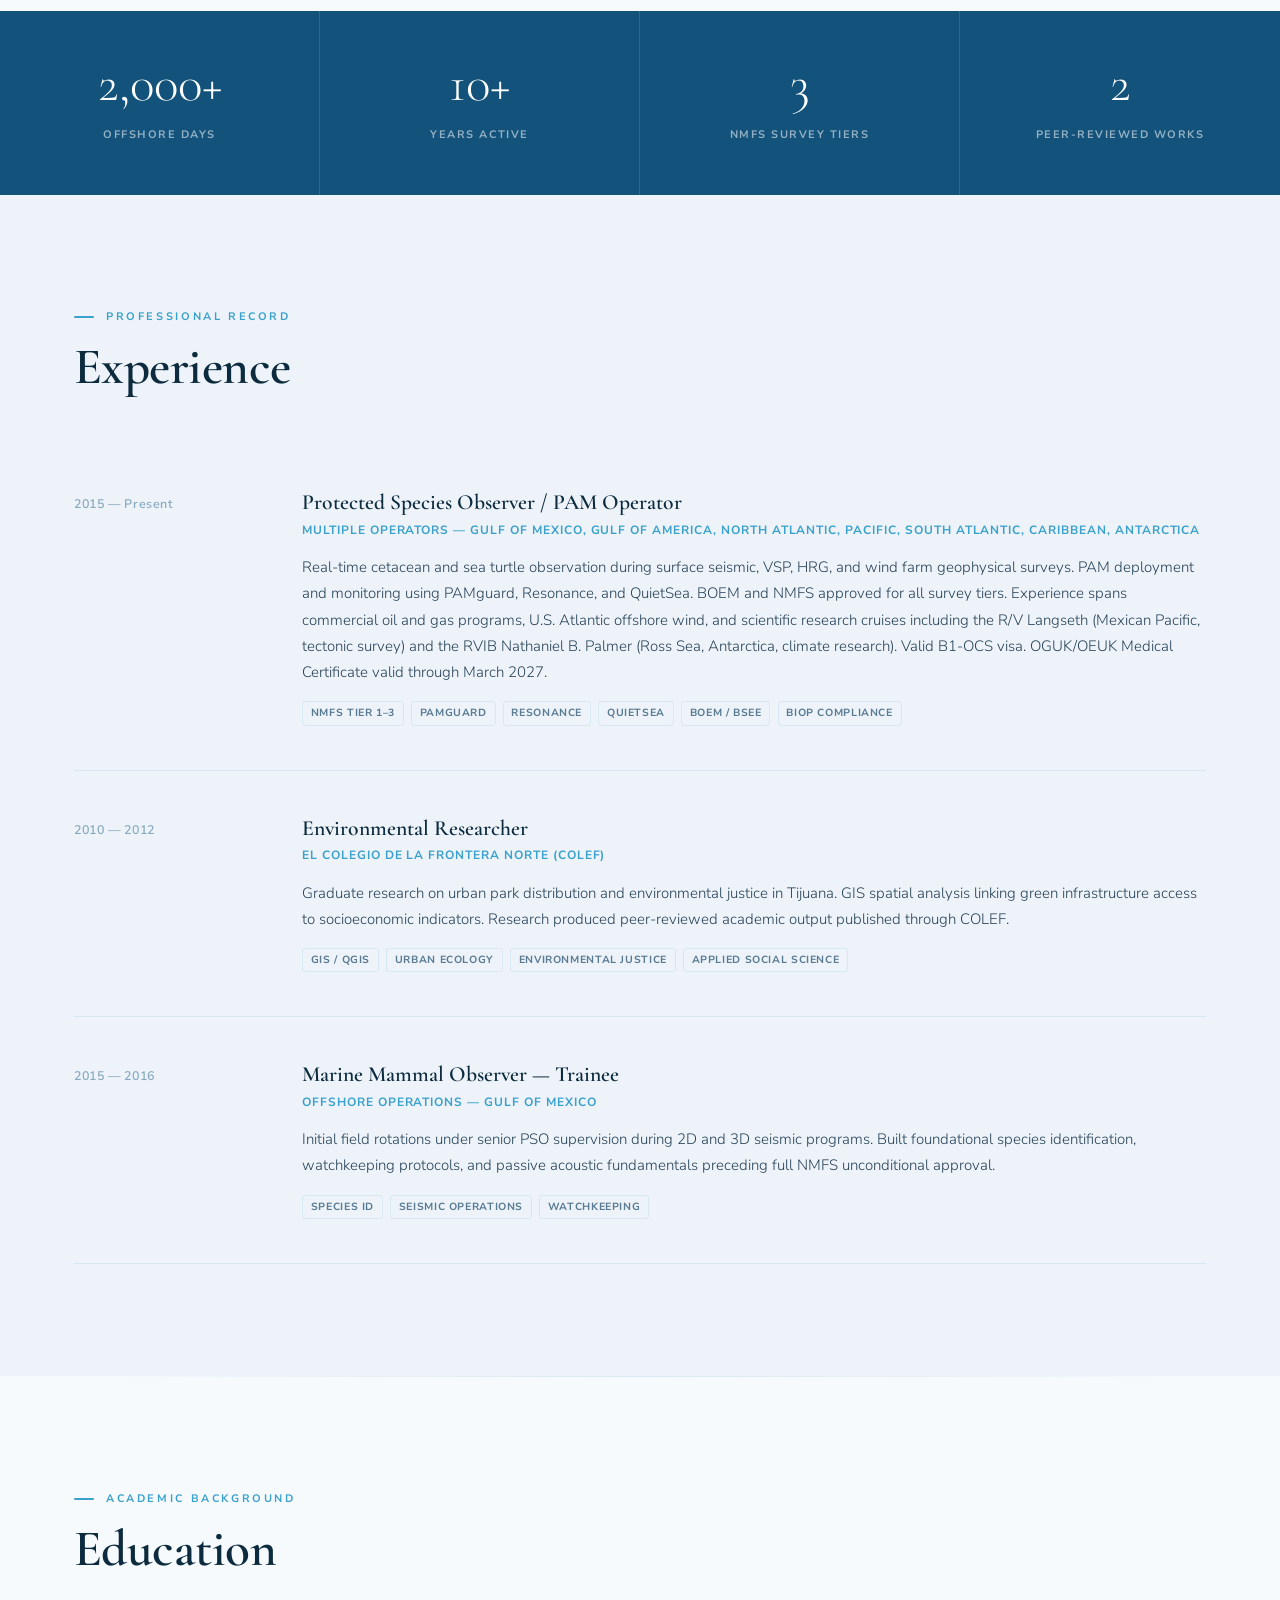
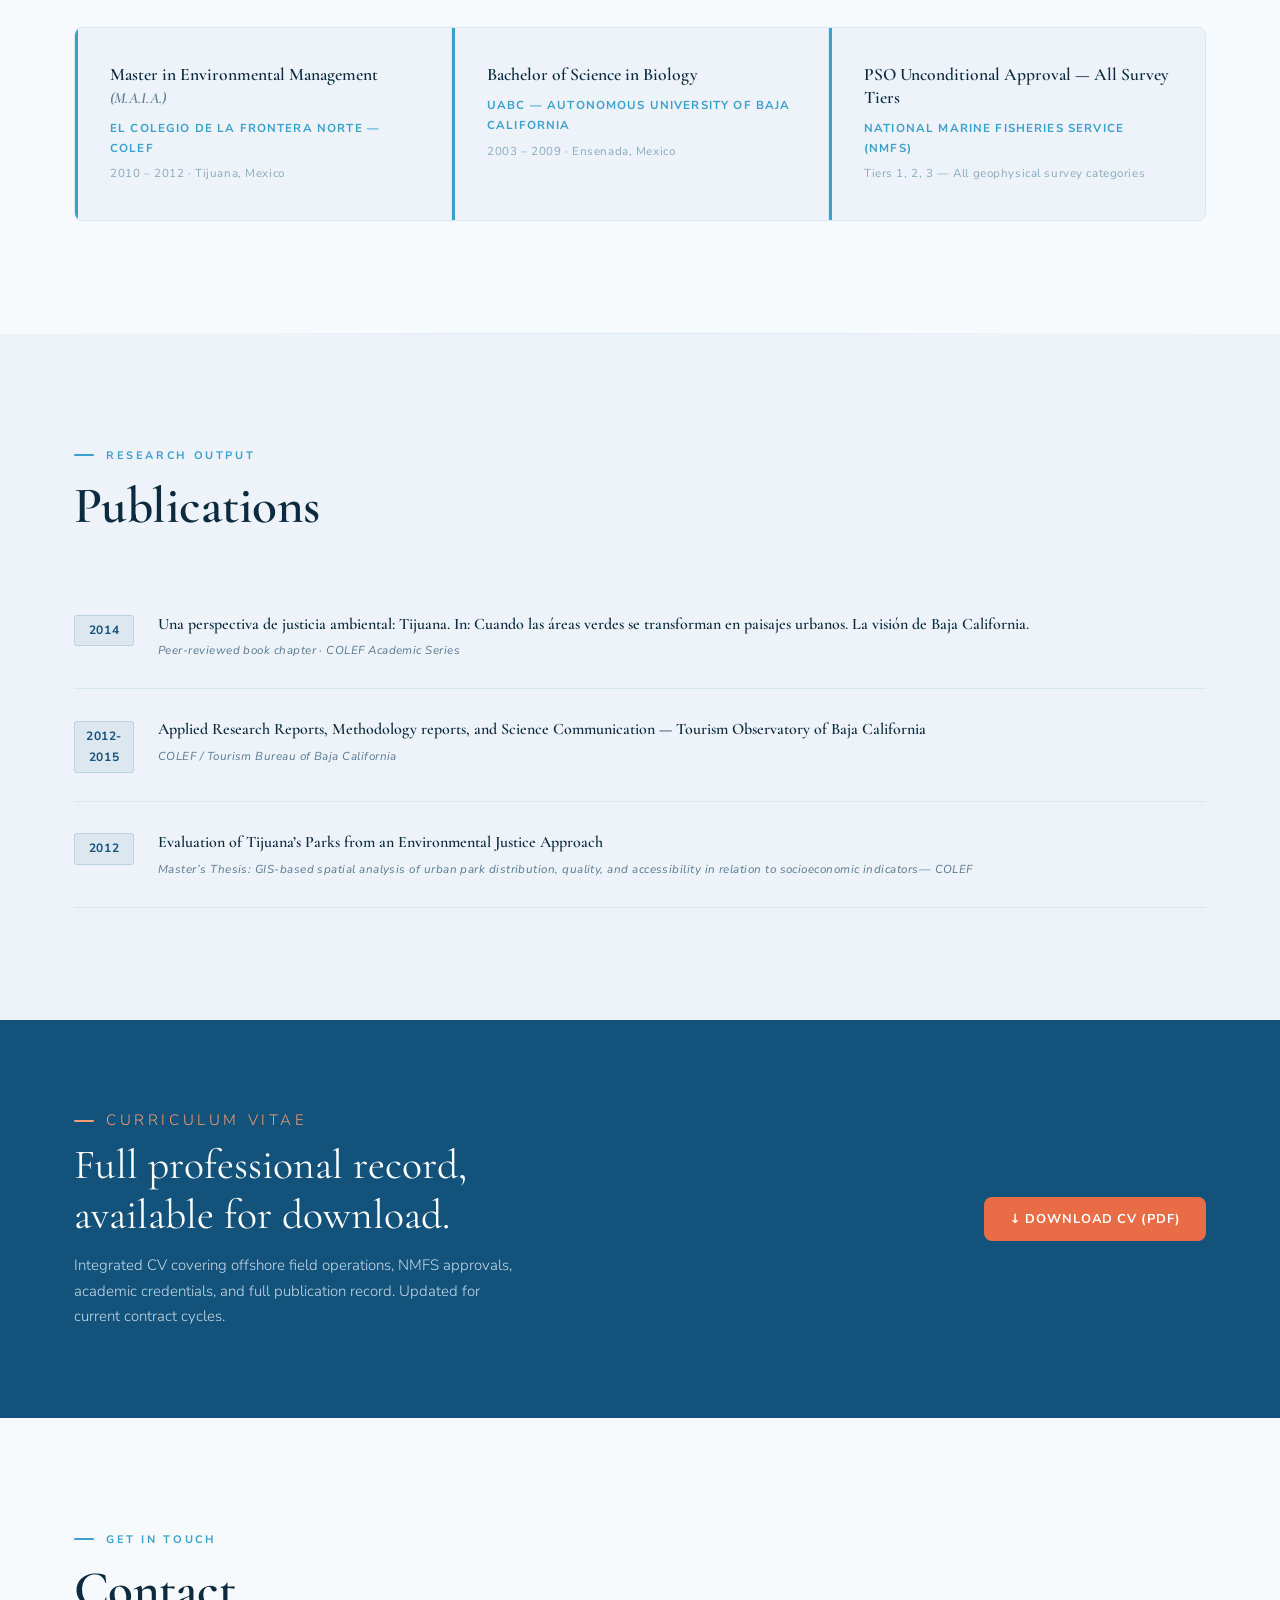
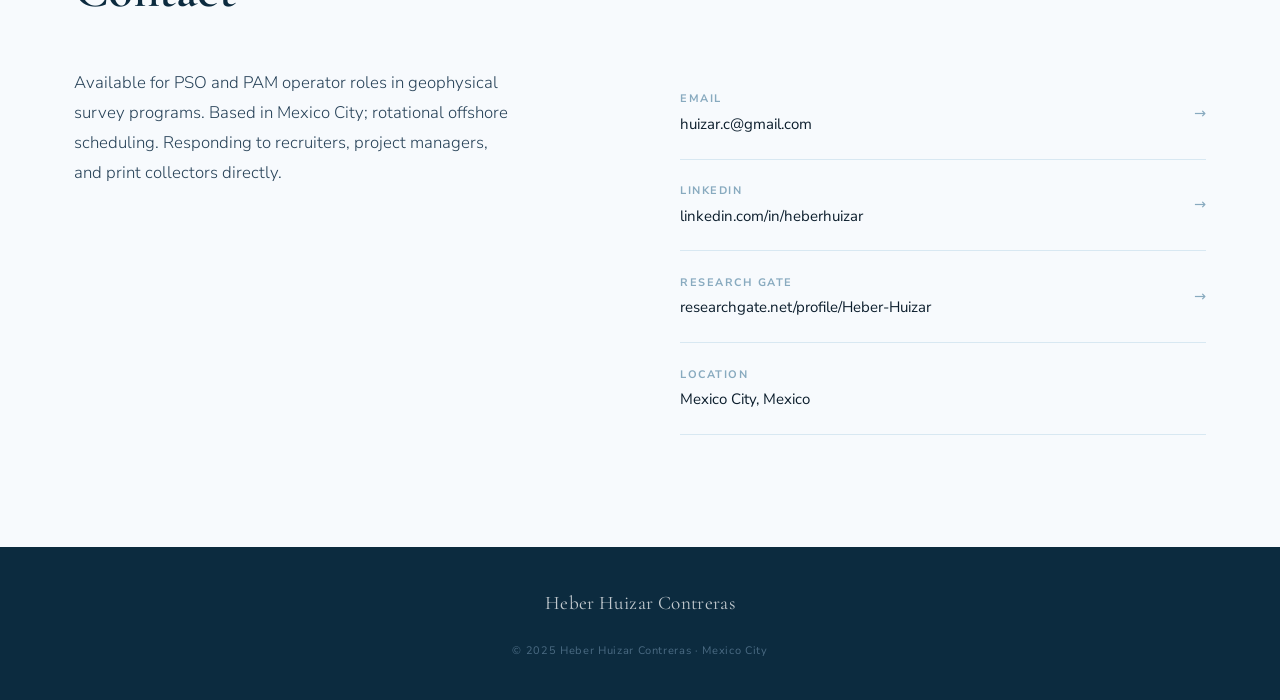
==== commit 0d93d8ec: "Update about.html" ====
--- a/about.html
+++ b/about.html
@@ -22,7 +22,7 @@
       rgba(237,243,249,0.97) 30%,
       rgba(237,243,249,0.7) 50%,
       rgba(237,243,249,0.0) 75%),
-    url('heber-portrait.jpg') 0% center / 85% auto no-repeat, 
+    url('heber-portrait.jpg') 100% center / 85% auto no-repeat, 
     #edf3f9;
 }
 .ahero-content { position: relative; z-index: 1; max-width: var(--max-w); margin: 0 auto; width: 100%; }
